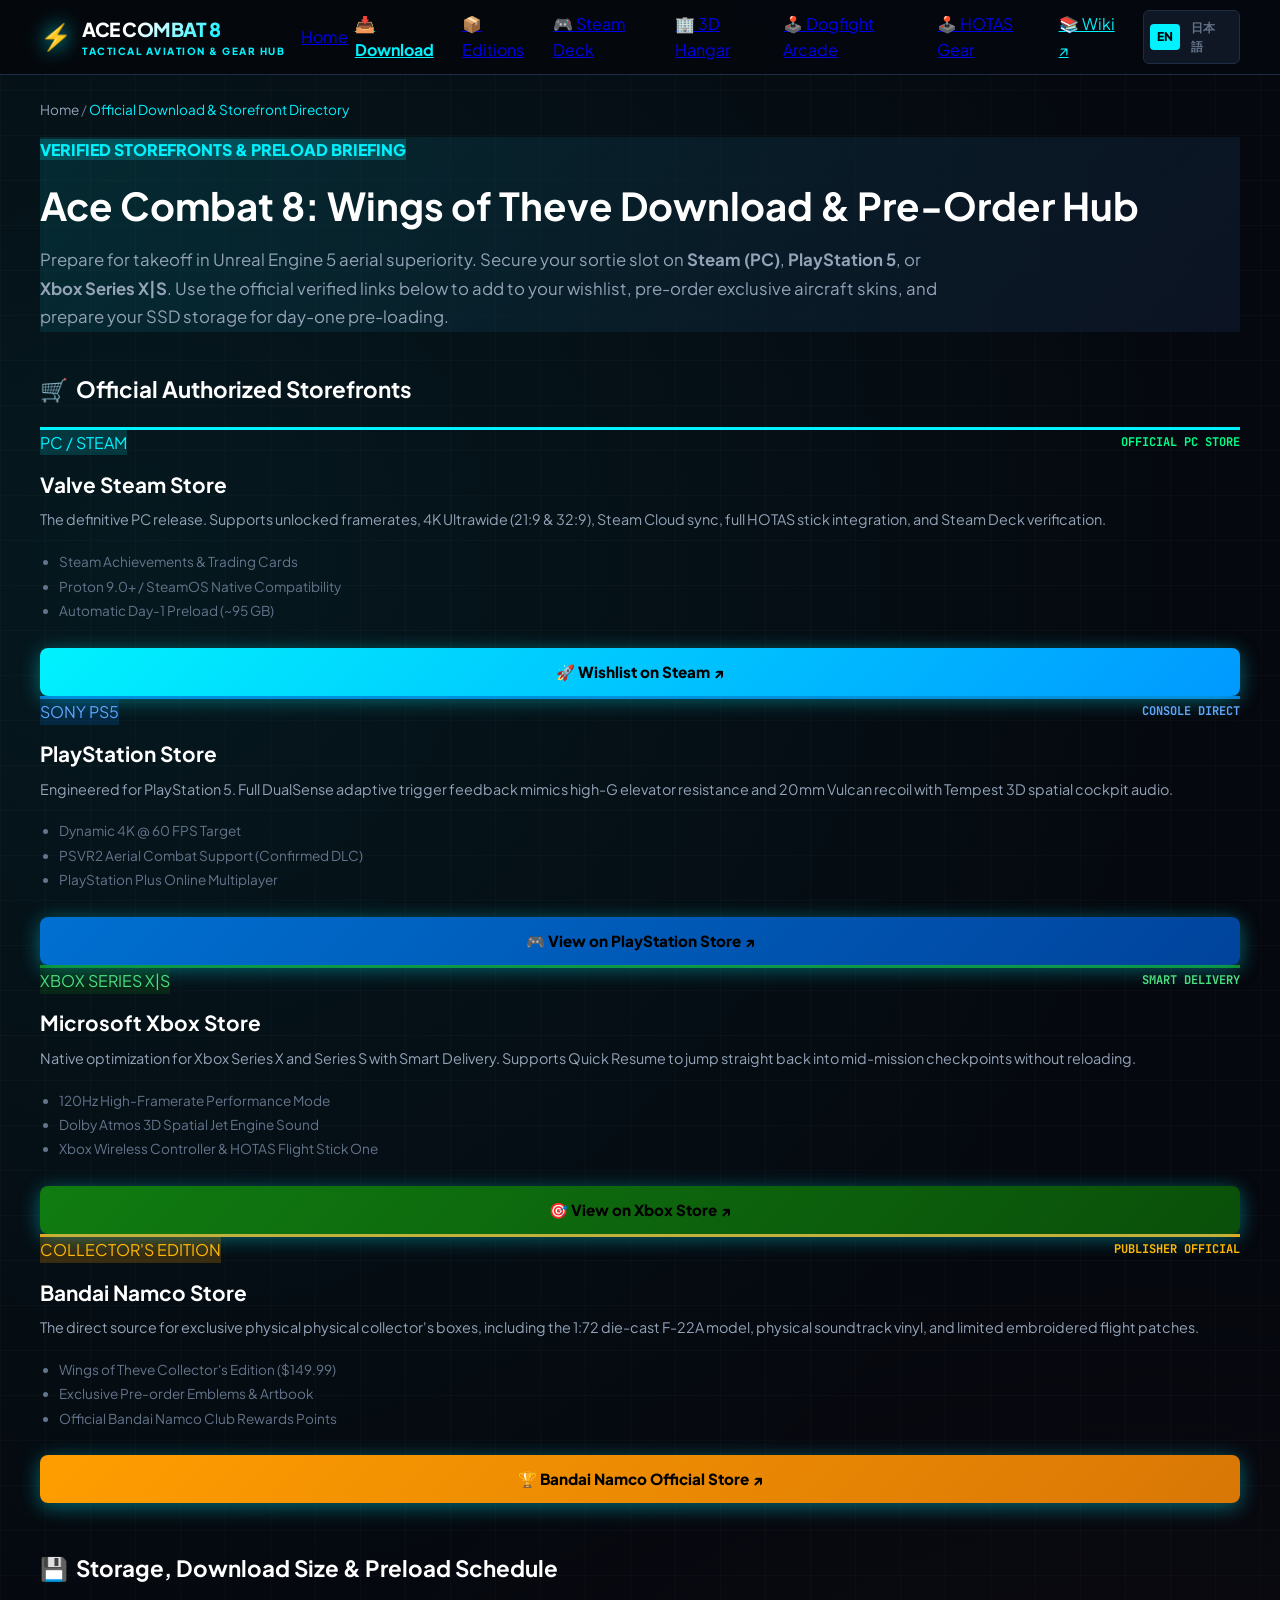
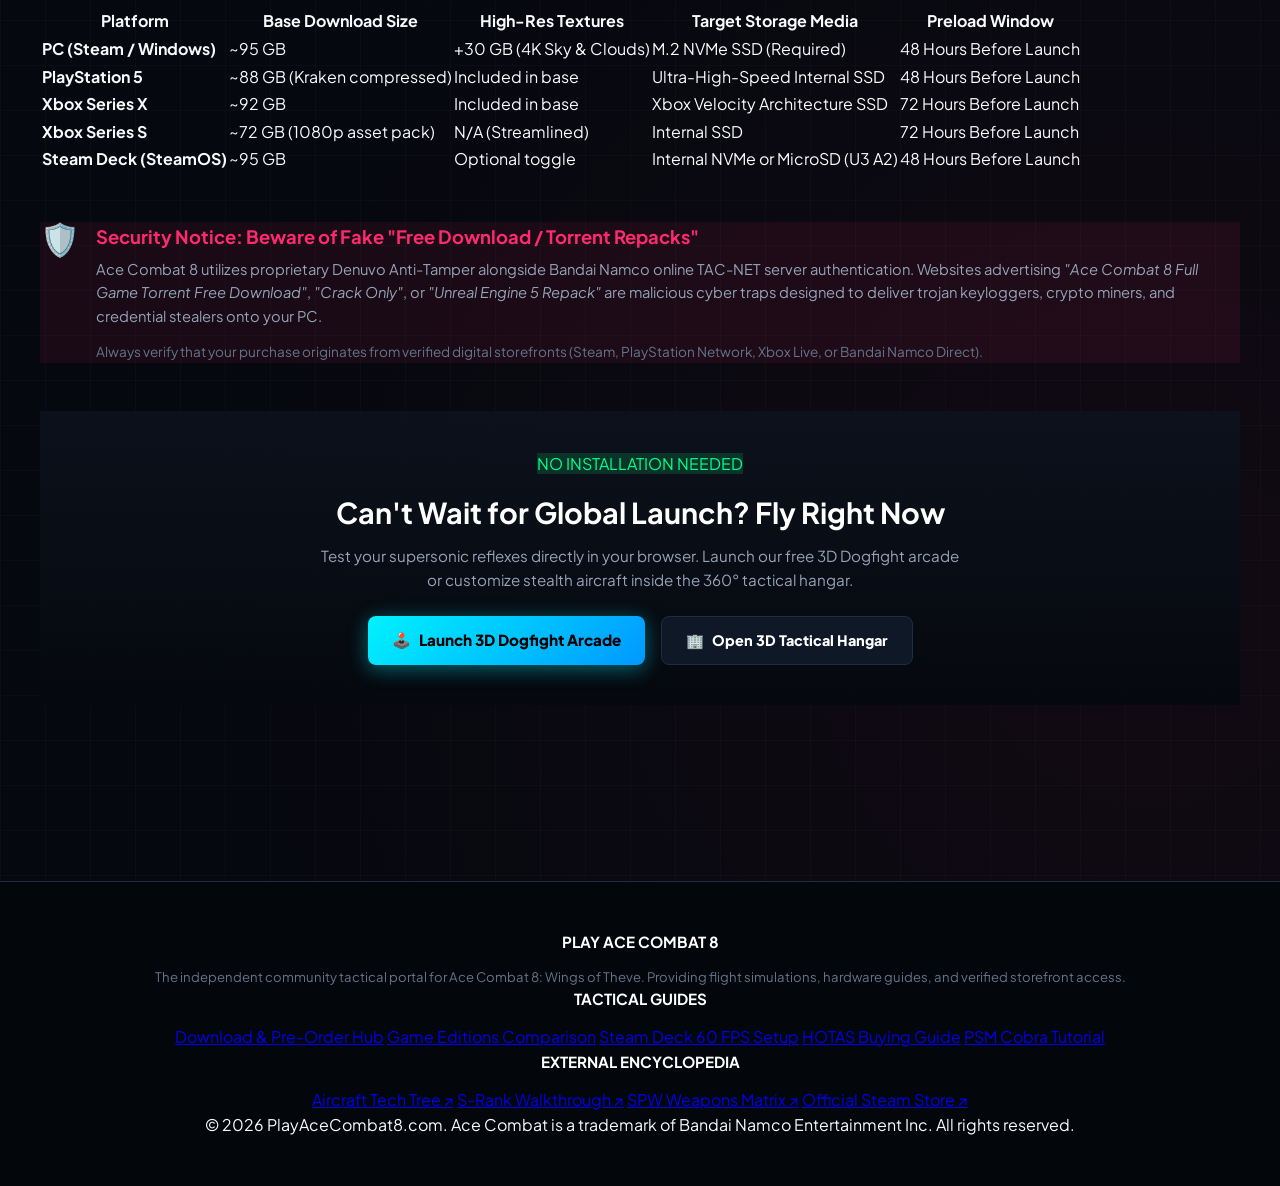
==== download/index.html @ 9df262fb "feat(download): add /download/ hub and official Steam/Bandai Namco storefront links" ====
<!DOCTYPE html>
<html lang="en">
<head>
  <meta charset="UTF-8">
  <meta name="viewport" content="width=device-width, initial-scale=1.0">
  <title>Ace Combat 8 Download & Pre-Order Hub - Steam, PS5, Xbox Series X|S</title>
  <meta name="description" content="Official Ace Combat 8: Wings of Theve download and pre-order directory. Direct links to Steam Wishlist, PlayStation Store, Xbox Series X|S, Bandai Namco Store, and PC storage requirements.">
  <meta name="keywords" content="ace combat 8 download, ace combat 8 steam, ace combat 8 pc download, ace combat 8 pre order, ace combat 8 ps5, ace combat 8 xbox, bandai namco">

  <link rel="canonical" href="https://playacecombat8.com/download/">
  <link rel="alternate" hreflang="en" href="https://playacecombat8.com/download/">
  <link rel="alternate" hreflang="ja" href="https://playacecombat8.com/ja/">

  <!-- Open Graph -->
  <meta property="og:title" content="Ace Combat 8 Download & Pre-Order Hub - Steam, PS5, Xbox">
  <meta property="og:description" content="Verified links to official Ace Combat 8 storefronts on Steam, PlayStation Store, Xbox, and Bandai Namco. Download size, preload dates, and anti-scam advisories.">
  <meta property="og:type" content="article">
  <meta property="og:url" content="https://playacecombat8.com/download/">
  <meta property="og:image" content="https://playacecombat8.com/images/hero.jpg">

  <link rel="icon" href="data:image/svg+xml,<svg xmlns=%22http://www.w3.org/2000/svg%22 viewBox=%220 0 100 100%22><text y=%22.9em%22 font-size=%2290%22>✈️</text></svg>">

  <!-- Google Fonts -->
  <link rel="preconnect" href="https://fonts.googleapis.com">
  <link rel="preconnect" href="https://fonts.gstatic.com" crossorigin>
  <link href="https://fonts.googleapis.com/css2?family=JetBrains+Mono:wght@500;700;800&family=Plus+Jakarta+Sans:wght@400;600;700;800;900&display=swap" rel="stylesheet">

  <link rel="stylesheet" href="/style.css">

  <script type="application/ld+json">
  {
    "@context": "https://schema.org",
    "@graph": [
      {
        "@type": "BreadcrumbList",
        "itemListElement": [
          {
            "@type": "ListItem",
            "position": 1,
            "name": "Home",
            "item": "https://playacecombat8.com/"
          },
          {
            "@type": "ListItem",
            "position": 2,
            "name": "Download & Pre-Order",
            "item": "https://playacecombat8.com/download/"
          }
        ]
      },
      {
        "@type": "SoftwareApplication",
        "name": "Ace Combat 8: Wings of Theve",
        "operatingSystem": "Windows 11/10 64-bit, PlayStation 5, Xbox Series X|S",
        "applicationCategory": "GameApplication",
        "offers": {
          "@type": "Offer",
          "price": "69.99",
          "priceCurrency": "USD",
          "availability": "https://schema.org/PreOrder"
        },
        "publisher": {
          "@type": "Organization",
          "name": "Bandai Namco Entertainment"
        }
      },
      {
        "@type": "FAQPage",
        "mainEntity": [
          {
            "@type": "Question",
            "name": "Where can I safely download Ace Combat 8: Wings of Theve?",
            "acceptedAnswer": {
              "@type": "Answer",
              "text": "Ace Combat 8 is available exclusively through authorized official digital stores: Steam for PC, the PlayStation Store for PlayStation 5, the Xbox Store for Xbox Series X|S, and directly from Bandai Namco Entertainment. Never download from third-party torrent or repack sites."
            }
          },
          {
            "@type": "Question",
            "name": "What is the expected download file size for Ace Combat 8 on PC?",
            "acceptedAnswer": {
              "@type": "Answer",
              "text": "Ace Combat 8 requires approximately 95 GB of available storage on an NVMe SSD for the base game. An optional 4K ultra-high-resolution photogrammetric texture pack adds approximately 30 GB."
            }
          },
          {
            "@type": "Question",
            "name": "Will there be a pre-load period before global release?",
            "acceptedAnswer": {
              "@type": "Answer",
              "text": "Yes. Digital pre-orders on Steam, PlayStation 5, and Xbox Series X|S will have pre-loading enabled 48 hours prior to the official unlock time so players can launch instantly at launch."
            }
          }
        ]
      }
    ]
  }
  </script>
</head>
<body>

  <!-- Header Bar -->
  <header class="site-header">
    <div class="header-content">
      <a href="/" class="brand-logo">
        <span class="brand-icon">⚡</span>
        <div>
          <span class="brand-title">ACE COMBAT 8</span>
          <span class="brand-sub">TACTICAL AVIATION & GEAR HUB</span>
        </div>
      </a>

      <nav class="top-nav" id="siteNav">
        <a href="/">Home</a>
        <a href="/download/" class="active" style="color: var(--hud-cyan); font-weight: 700;">📥 Download</a>
        <a href="/editions/">📦 Editions</a>
        <a href="/steam-deck/">🎮 Steam Deck</a>
        <a href="/hangar/">🏢 3D Hangar</a>
        <a href="/play-online/">🕹️ Dogfight Arcade</a>
        <a href="/hardware/">🕹️ HOTAS Gear</a>
        <a href="https://acecombat8.org/" target="_blank" rel="noopener" style="color: var(--hud-cyan); border-color: rgba(0,242,254,0.3);">📚 Wiki ↗</a>
      </nav>

      <div class="header-right">
        <div class="lang-switch">
          <a href="/download/" class="lang-btn active">EN</a>
          <a href="/ja/" class="lang-btn">日本語</a>
        </div>
        <button class="mobile-menu-toggle" id="menuToggle" aria-label="Toggle Menu">☰</button>
      </div>
    </div>
  </header>

  <!-- Main Content -->
  <main class="main-content">
    <div style="font-size: 0.85rem; color: var(--text-dim); margin-bottom: 1rem;">
      <a href="/" style="color: var(--text-muted); text-decoration: none;">Home</a> / <span style="color: var(--hud-cyan);">Official Download & Storefront Directory</span>
    </div>

    <!-- Hero Card -->
    <div class="gear-card" style="background: linear-gradient(135deg, rgba(0, 242, 254, 0.1), rgba(12, 20, 36, 0.95)); border-color: var(--hud-cyan); margin-bottom: 2.5rem;">
      <span class="spec-tag" style="background: rgba(0, 242, 254, 0.2); color: var(--hud-cyan); font-weight: 800;">VERIFIED STOREFRONTS & PRELOAD BRIEFING</span>
      <h1 style="font-size: clamp(1.6rem, 3.5vw, 2.4rem); margin: 0.8rem 0 0.6rem; color: #fff;">
        Ace Combat 8: Wings of Theve Download & Pre-Order Hub
      </h1>
      <p style="color: var(--text-muted); font-size: 1.05rem; line-height: 1.7; max-width: 900px;">
        Prepare for takeoff in Unreal Engine 5 aerial superiority. Secure your sortie slot on <strong>Steam (PC)</strong>, <strong>PlayStation 5</strong>, or <strong>Xbox Series X|S</strong>. Use the official verified links below to add to your wishlist, pre-order exclusive aircraft skins, and prepare your SSD storage for day-one pre-loading.
      </p>
    </div>

    <!-- Official Storefronts Grid -->
    <section style="margin-bottom: 3rem;">
      <h2 style="font-size: 1.4rem; color: #fff; margin-bottom: 1.2rem; display: flex; align-items: center; gap: 0.5rem;">
        <span>🛒</span> Official Authorized Storefronts
      </h2>

      <div class="specs-grid" style="grid-template-columns: repeat(auto-fit, minmax(280px, 1fr));">
        
        <!-- Steam -->
        <div class="gear-card" style="border-top: 3px solid #00f2fe; display: flex; flex-direction: column; justify-content: space-between;">
          <div>
            <div style="display: flex; justify-content: space-between; align-items: center; margin-bottom: 0.8rem;">
              <span class="spec-tag" style="background: rgba(0,242,254,0.15); color: #00f2fe;">PC / STEAM</span>
              <span style="font-size: 0.75rem; color: var(--hud-green); font-weight: 700; font-family: var(--font-mono);">OFFICIAL PC STORE</span>
            </div>
            <h3 style="color: #fff; font-size: 1.3rem; margin-bottom: 0.5rem;">Valve Steam Store</h3>
            <p style="color: var(--text-muted); font-size: 0.9rem; line-height: 1.5; margin-bottom: 1.2rem;">
              The definitive PC release. Supports unlocked framerates, 4K Ultrawide (21:9 & 32:9), Steam Cloud sync, full HOTAS stick integration, and Steam Deck verification.
            </p>
            <ul style="color: var(--text-dim); font-size: 0.85rem; line-height: 1.8; margin-bottom: 1.5rem; padding-left: 1.2rem;">
              <li>Steam Achievements & Trading Cards</li>
              <li>Proton 9.0+ / SteamOS Native Compatibility</li>
              <li>Automatic Day-1 Preload (~95 GB)</li>
            </ul>
          </div>
          <div>
            <a href="https://store.steampowered.com/search/?term=Ace+Combat" target="_blank" rel="noopener noreferrer" class="btn-primary" style="display: block; text-align: center; text-decoration: none; width: 100%; box-sizing: border-box;">
              <span>🚀</span> Wishlist on Steam ↗
            </a>
          </div>
        </div>

        <!-- PlayStation Store -->
        <div class="gear-card" style="border-top: 3px solid #0070d1; display: flex; flex-direction: column; justify-content: space-between;">
          <div>
            <div style="display: flex; justify-content: space-between; align-items: center; margin-bottom: 0.8rem;">
              <span class="spec-tag" style="background: rgba(0,112,209,0.2); color: #60a5fa;">SONY PS5</span>
              <span style="font-size: 0.75rem; color: #60a5fa; font-weight: 700; font-family: var(--font-mono);">CONSOLE DIRECT</span>
            </div>
            <h3 style="color: #fff; font-size: 1.3rem; margin-bottom: 0.5rem;">PlayStation Store</h3>
            <p style="color: var(--text-muted); font-size: 0.9rem; line-height: 1.5; margin-bottom: 1.2rem;">
              Engineered for PlayStation 5. Full DualSense adaptive trigger feedback mimics high-G elevator resistance and 20mm Vulcan recoil with Tempest 3D spatial cockpit audio.
            </p>
            <ul style="color: var(--text-dim); font-size: 0.85rem; line-height: 1.8; margin-bottom: 1.5rem; padding-left: 1.2rem;">
              <li>Dynamic 4K @ 60 FPS Target</li>
              <li>PSVR2 Aerial Combat Support (Confirmed DLC)</li>
              <li>PlayStation Plus Online Multiplayer</li>
            </ul>
          </div>
          <div>
            <a href="https://store.playstation.com/search/ace%20combat" target="_blank" rel="noopener noreferrer" class="btn-primary" style="display: block; text-align: center; text-decoration: none; width: 100%; box-sizing: border-box; background: linear-gradient(135deg, #0070d1, #00439c);">
              <span>🎮</span> View on PlayStation Store ↗
            </a>
          </div>
        </div>

        <!-- Xbox Store -->
        <div class="gear-card" style="border-top: 3px solid #107c10; display: flex; flex-direction: column; justify-content: space-between;">
          <div>
            <div style="display: flex; justify-content: space-between; align-items: center; margin-bottom: 0.8rem;">
              <span class="spec-tag" style="background: rgba(16,124,16,0.2); color: #4ade80;">XBOX SERIES X|S</span>
              <span style="font-size: 0.75rem; color: #4ade80; font-weight: 700; font-family: var(--font-mono);">SMART DELIVERY</span>
            </div>
            <h3 style="color: #fff; font-size: 1.3rem; margin-bottom: 0.5rem;">Microsoft Xbox Store</h3>
            <p style="color: var(--text-muted); font-size: 0.9rem; line-height: 1.5; margin-bottom: 1.2rem;">
              Native optimization for Xbox Series X and Series S with Smart Delivery. Supports Quick Resume to jump straight back into mid-mission checkpoints without reloading.
            </p>
            <ul style="color: var(--text-dim); font-size: 0.85rem; line-height: 1.8; margin-bottom: 1.5rem; padding-left: 1.2rem;">
              <li>120Hz High-Framerate Performance Mode</li>
              <li>Dolby Atmos 3D Spatial Jet Engine Sound</li>
              <li>Xbox Wireless Controller & HOTAS Flight Stick One</li>
            </ul>
          </div>
          <div>
            <a href="https://www.xbox.com/games/store/search?q=ace+combat" target="_blank" rel="noopener noreferrer" class="btn-primary" style="display: block; text-align: center; text-decoration: none; width: 100%; box-sizing: border-box; background: linear-gradient(135deg, #107c10, #0a4f0a);">
              <span>🎯</span> View on Xbox Store ↗
            </a>
          </div>
        </div>

        <!-- Bandai Namco Official Store -->
        <div class="gear-card" style="border-top: 3px solid #ff9e00; display: flex; flex-direction: column; justify-content: space-between;">
          <div>
            <div style="display: flex; justify-content: space-between; align-items: center; margin-bottom: 0.8rem;">
              <span class="spec-tag" style="background: rgba(255,158,0,0.2); color: #ffb703;">COLLECTOR'S EDITION</span>
              <span style="font-size: 0.75rem; color: #ffb703; font-weight: 700; font-family: var(--font-mono);">PUBLISHER OFFICIAL</span>
            </div>
            <h3 style="color: #fff; font-size: 1.3rem; margin-bottom: 0.5rem;">Bandai Namco Store</h3>
            <p style="color: var(--text-muted); font-size: 0.9rem; line-height: 1.5; margin-bottom: 1.2rem;">
              The direct source for exclusive physical physical collector's boxes, including the 1:72 die-cast F-22A model, physical soundtrack vinyl, and limited embroidered flight patches.
            </p>
            <ul style="color: var(--text-dim); font-size: 0.85rem; line-height: 1.8; margin-bottom: 1.5rem; padding-left: 1.2rem;">
              <li>Wings of Theve Collector's Edition ($149.99)</li>
              <li>Exclusive Pre-order Emblems & Artbook</li>
              <li>Official Bandai Namco Club Rewards Points</li>
            </ul>
          </div>
          <div>
            <a href="https://store.bandainamcoent.com/games/brands/ace-combat/" target="_blank" rel="noopener noreferrer" class="btn-primary" style="display: block; text-align: center; text-decoration: none; width: 100%; box-sizing: border-box; background: linear-gradient(135deg, #ff9e00, #d97706); color: #000;">
              <span>🏆</span> Bandai Namco Official Store ↗
            </a>
          </div>
        </div>

      </div>
    </section>

    <!-- Download & Technical Storage Specs Table -->
    <section style="margin-bottom: 3rem;">
      <h2 style="font-size: 1.4rem; color: #fff; margin-bottom: 1.2rem; display: flex; align-items: center; gap: 0.5rem;">
        <span>💾</span> Storage, Download Size & Preload Schedule
      </h2>

      <div class="table-container">
        <table class="specs-table">
          <thead>
            <tr>
              <th>Platform</th>
              <th>Base Download Size</th>
              <th>High-Res Textures</th>
              <th>Target Storage Media</th>
              <th>Preload Window</th>
            </tr>
          </thead>
          <tbody>
            <tr>
              <td><strong>PC (Steam / Windows)</strong></td>
              <td>~95 GB</td>
              <td>+30 GB (4K Sky & Clouds)</td>
              <td>M.2 NVMe SSD (Required)</td>
              <td>48 Hours Before Launch</td>
            </tr>
            <tr>
              <td><strong>PlayStation 5</strong></td>
              <td>~88 GB (Kraken compressed)</td>
              <td>Included in base</td>
              <td>Ultra-High-Speed Internal SSD</td>
              <td>48 Hours Before Launch</td>
            </tr>
            <tr>
              <td><strong>Xbox Series X</strong></td>
              <td>~92 GB</td>
              <td>Included in base</td>
              <td>Xbox Velocity Architecture SSD</td>
              <td>72 Hours Before Launch</td>
            </tr>
            <tr>
              <td><strong>Xbox Series S</strong></td>
              <td>~72 GB (1080p asset pack)</td>
              <td>N/A (Streamlined)</td>
              <td>Internal SSD</td>
              <td>72 Hours Before Launch</td>
            </tr>
            <tr>
              <td><strong>Steam Deck (SteamOS)</strong></td>
              <td>~95 GB</td>
              <td>Optional toggle</td>
              <td>Internal NVMe or MicroSD (U3 A2)</td>
              <td>48 Hours Before Launch</td>
            </tr>
          </tbody>
        </table>
      </div>
    </section>

    <!-- Anti-Piracy / Security Advisory Warning (EEAT & Trust) -->
    <section class="gear-card" style="background: rgba(255, 42, 109, 0.08); border-color: rgba(255, 42, 109, 0.4); margin-bottom: 3rem;">
      <div style="display: flex; gap: 1rem; align-items: flex-start;">
        <span style="font-size: 2rem; line-height: 1;">🛡️</span>
        <div>
          <h3 style="color: #ff2a6d; font-size: 1.15rem; margin-bottom: 0.4rem;">
            Security Notice: Beware of Fake "Free Download / Torrent Repacks"
          </h3>
          <p style="color: var(--text-muted); font-size: 0.92rem; line-height: 1.6; margin-bottom: 0.8rem;">
            Ace Combat 8 utilizes proprietary Denuvo Anti-Tamper alongside Bandai Namco online TAC-NET server authentication. Websites advertising <em>"Ace Combat 8 Full Game Torrent Free Download"</em>, <em>"Crack Only"</em>, or <em>"Unreal Engine 5 Repack"</em> are malicious cyber traps designed to deliver trojan keyloggers, crypto miners, and credential stealers onto your PC.
          </p>
          <p style="color: var(--text-dim); font-size: 0.85rem;">
            Always verify that your purchase originates from verified digital storefronts (Steam, PlayStation Network, Xbox Live, or Bandai Namco Direct).
          </p>
        </div>
      </div>
    </section>

    <!-- Browser Play Alternative -->
    <section class="gear-card" style="text-align: center; padding: 2.5rem 1.5rem; margin-bottom: 3rem; background: linear-gradient(180deg, rgba(12, 18, 29, 0.9) 0%, rgba(5, 8, 14, 0.95) 100%);">
      <span class="spec-tag" style="background: rgba(0,255,136,0.15); color: var(--hud-green);">NO INSTALLATION NEEDED</span>
      <h2 style="font-size: 1.8rem; color: #fff; margin: 0.8rem 0 0.5rem;">
        Can't Wait for Global Launch? Fly Right Now
      </h2>
      <p style="color: var(--text-muted); max-width: 650px; margin: 0 auto 1.5rem; font-size: 0.95rem;">
        Test your supersonic reflexes directly in your browser. Launch our free 3D Dogfight arcade or customize stealth aircraft inside the 360° tactical hangar.
      </p>
      <div style="display: flex; justify-content: center; gap: 1rem; flex-wrap: wrap;">
        <a href="/play-online/" class="btn-primary" style="padding: 0.75rem 1.5rem;">
          <span>🕹️</span> Launch 3D Dogfight Arcade
        </a>
        <a href="/hangar/" class="btn-secondary" style="padding: 0.75rem 1.5rem;">
          <span>🏢</span> Open 3D Tactical Hangar
        </a>
      </div>
    </section>

  </main>

  <!-- Site Footer -->
  <footer class="site-footer">
    <div class="footer-container">
      <div class="footer-col">
        <h4 style="color: #fff; margin-bottom: 0.8rem; font-size: 0.95rem;">PLAY ACE COMBAT 8</h4>
        <p style="color: var(--text-dim); font-size: 0.82rem; line-height: 1.5;">
          The independent community tactical portal for Ace Combat 8: Wings of Theve. Providing flight simulations, hardware guides, and verified storefront access.
        </p>
      </div>
      <div class="footer-col">
        <h4 style="color: #fff; margin-bottom: 0.8rem; font-size: 0.95rem;">TACTICAL GUIDES</h4>
        <div class="footer-links">
          <a href="/download/">Download & Pre-Order Hub</a>
          <a href="/editions/">Game Editions Comparison</a>
          <a href="/steam-deck/">Steam Deck 60 FPS Setup</a>
          <a href="/hardware/">HOTAS Buying Guide</a>
          <a href="/psm-guide/">PSM Cobra Tutorial</a>
        </div>
      </div>
      <div class="footer-col">
        <h4 style="color: #fff; margin-bottom: 0.8rem; font-size: 0.95rem;">EXTERNAL ENCYCLOPEDIA</h4>
        <div class="footer-links">
          <a href="https://acecombat8.org/aircraft/" target="_blank" rel="noopener">Aircraft Tech Tree ↗</a>
          <a href="https://acecombat8.org/missions/" target="_blank" rel="noopener">S-Rank Walkthrough ↗</a>
          <a href="https://acecombat8.org/weapons/" target="_blank" rel="noopener">SPW Weapons Matrix ↗</a>
          <a href="https://store.steampowered.com/search/?term=Ace+Combat" target="_blank" rel="noopener">Official Steam Store ↗</a>
        </div>
      </div>
    </div>
    <div class="footer-bottom">
      &copy; 2026 PlayAceCombat8.com. Ace Combat is a trademark of Bandai Namco Entertainment Inc. All rights reserved.
    </div>
  </footer>

  <script>
    document.getElementById('menuToggle')?.addEventListener('click', function() {
      document.getElementById('siteNav')?.classList.toggle('active');
    });
  </script>
</body>
</html>
---- style.css ----
﻿/* ==========================================================================
   ACE COMBAT 8: WINGS OF THEVE - Tactical Aviation & Arcade Hub
   ========================================================================== */

:root {
  --bg-darkest: #05080e;
  --bg-card: #0c121d;
  --bg-card-hover: #121c2c;
  --bg-elevated: #162438;
  
  --hud-cyan: #00f2fe;
  --hud-cyan-glow: rgba(0, 242, 254, 0.4);
  --hud-green: #00ff88;
  --hud-green-glow: rgba(0, 255, 136, 0.35);
  --afterburner-amber: #ff9e00;
  --missile-red: #ff2a6d;
  
  --text-primary: #f8fafc;
  --text-muted: #94a3b8;
  --text-dim: #64748b;
  
  --border-color: #1e2d42;
  --border-glow: rgba(0, 242, 254, 0.25);
  
  --font-main: 'Plus Jakarta Sans', -apple-system, BlinkMacSystemFont, "Segoe UI", Roboto, sans-serif;
  --font-mono: 'JetBrains Mono', monospace;
}

*, *::before, *::after {
  box-sizing: border-box;
  margin: 0;
  padding: 0;
}

body {
  font-family: var(--font-main);
  background-color: var(--bg-darkest);
  color: var(--text-primary);
  line-height: 1.6;
  min-height: 100vh;
  background-image: 
    radial-gradient(circle at 10% 20%, rgba(0, 242, 254, 0.07) 0%, transparent 45%),
    radial-gradient(circle at 90% 80%, rgba(255, 42, 109, 0.05) 0%, transparent 40%),
    linear-gradient(rgba(255, 255, 255, 0.02) 1px, transparent 1px),
    linear-gradient(90deg, rgba(255, 255, 255, 0.02) 1px, transparent 1px);
  background-size: 100% 100%, 100% 100%, 45px 45px, 45px 45px;
}

/* Header & Navbar */
.site-header {
  background: rgba(5, 8, 14, 0.92);
  backdrop-filter: blur(14px);
  -webkit-backdrop-filter: blur(14px);
  border-bottom: 1px solid var(--border-color);
  position: sticky;
  top: 0;
  z-index: 1000;
}

.header-content {
  max-width: 1240px;
  margin: 0 auto;
  padding: 0.65rem 1.25rem;
  display: flex;
  justify-content: space-between;
  align-items: center;
  gap: 1rem;
  position: relative;
}

.brand-logo {
  display: flex;
  align-items: center;
  gap: 0.65rem;
  text-decoration: none;
  color: #fff;
  flex-shrink: 0;
}

.brand-icon {
  font-size: 1.6rem;
  filter: drop-shadow(0 0 10px var(--hud-cyan));
}

.brand-title {
  font-size: 1.2rem;
  font-weight: 900;
  letter-spacing: -0.5px;
  background: linear-gradient(135deg, #ffffff 40%, var(--hud-cyan) 100%);
  -webkit-background-clip: text;
  -webkit-text-fill-color: transparent;
}

.brand-sub {
  font-size: 0.62rem;
  font-weight: 800;
  letter-spacing: 1.5px;
  color: var(--hud-cyan);
  display: block;
}

.top-nav {
  display: flex;
  align-items: center;
  gap: 0.4rem;
}

.nav-link {
  color: var(--text-muted);
  text-decoration: none;
  font-size: 0.86rem;
  font-weight: 700;
  padding: 0.4rem 0.85rem;
  border-radius: 6px;
  transition: all 0.2s ease;
  border: 1px solid transparent;
  white-space: nowrap;
}

.nav-link:hover {
  color: #fff;
  background: rgba(255, 255, 255, 0.05);
  border-color: var(--border-color);
}

.nav-link.active {
  color: var(--hud-cyan);
  background: rgba(0, 242, 254, 0.1);
  border-color: var(--hud-cyan);
}

.header-right {
  display: flex;
  align-items: center;
  gap: 0.6rem;
}

.lang-switch {
  display: flex;
  align-items: center;
  gap: 0.25rem;
  background: #0f1724;
  padding: 0.2rem 0.35rem;
  border-radius: 6px;
  border: 1px solid var(--border-color);
  font-size: 0.75rem;
  font-weight: 800;
}

.lang-btn {
  color: var(--text-dim);
  text-decoration: none;
  padding: 0.2rem 0.45rem;
  border-radius: 4px;
}

.lang-btn.active {
  background: var(--hud-cyan);
  color: #000;
}

.mobile-menu-toggle {
  display: none;
  background: #0f1724;
  border: 1px solid var(--border-color);
  color: #fff;
  width: 36px;
  height: 36px;
  border-radius: 6px;
  align-items: center;
  justify-content: center;
  font-size: 1.1rem;
  cursor: pointer;
}

@media (max-width: 820px) {
  .brand-sub { display: none; }
  .mobile-menu-toggle { display: inline-flex; }
  .top-nav {
    display: none;
    position: absolute;
    top: 100%;
    left: 0;
    right: 0;
    background: #070c16f8;
    backdrop-filter: blur(16px);
    -webkit-backdrop-filter: blur(16px);
    border-bottom: 1px solid var(--border-color);
    padding: 1rem 1.25rem;
    flex-direction: column;
    gap: 0.5rem;
    box-shadow: 0 15px 35px rgba(0, 0, 0, 0.8);
    z-index: 999;
  }
  .top-nav.open { display: flex; }
  .top-nav .nav-link {
    width: 100%;
    text-align: center;
    padding: 0.65rem 1rem;
    font-size: 0.95rem;
  }
}

/* Main Content */
.main-content {
  max-width: 1240px;
  margin: 0 auto;
  padding: 1.5rem 1.25rem 4rem 1.25rem;
}

/* Tactical Hero Banner */
.hero-banner {
  position: relative;
  border-radius: 16px;
  overflow: hidden;
  border: 1px solid var(--border-glow);
  box-shadow: 0 15px 40px rgba(0, 0, 0, 0.8), 0 0 30px rgba(0, 242, 254, 0.15);
  margin-bottom: 2.5rem;
  background: #000;
}

.hero-img-wrap {
  position: relative;
  width: 100%;
  height: clamp(340px, 50vh, 520px);
}

.hero-img-wrap img {
  width: 100%;
  height: 100%;
  object-fit: cover;
  object-position: center 35%;
  display: block;
}

.hero-overlay {
  position: absolute;
  inset: 0;
  background: linear-gradient(180deg, rgba(5,8,14,0.2) 0%, rgba(5,8,14,0.7) 60%, rgba(5,8,14,0.98) 100%);
  display: flex;
  flex-direction: column;
  justify-content: flex-end;
  padding: clamp(1.5rem, 4vw, 3rem);
}

.hero-badge {
  display: inline-flex;
  align-items: center;
  gap: 0.4rem;
  background: rgba(0, 242, 254, 0.15);
  border: 1px solid var(--hud-cyan);
  color: var(--hud-cyan);
  font-size: 0.75rem;
  font-weight: 800;
  padding: 0.3rem 0.8rem;
  border-radius: 50px;
  margin-bottom: 0.75rem;
  width: fit-content;
  text-transform: uppercase;
  letter-spacing: 1px;
}

.hero-title {
  font-size: clamp(1.8rem, 4.5vw, 3.2rem);
  font-weight: 900;
  letter-spacing: -0.03em;
  line-height: 1.1;
  color: #fff;
  margin-bottom: 0.75rem;
}

.hero-desc {
  font-size: clamp(0.95rem, 1.8vw, 1.15rem);
  color: var(--text-muted);
  max-width: 800px;
  margin-bottom: 1.5rem;
}

.hero-cta-bar {
  display: flex;
  gap: 0.85rem;
  flex-wrap: wrap;
  align-items: center;
}

/* Buttons */
.btn-primary {
  background: linear-gradient(135deg, var(--hud-cyan) 0%, #0099ff 100%);
  color: #000;
  font-weight: 900;
  font-size: 0.95rem;
  padding: 0.75rem 1.6rem;
  border-radius: 8px;
  text-decoration: none;
  display: inline-flex;
  align-items: center;
  gap: 0.5rem;
  border: none;
  cursor: pointer;
  box-shadow: 0 4px 20px var(--hud-cyan-glow);
  transition: all 0.2s ease;
}

.btn-primary:hover {
  transform: translateY(-2px);
  box-shadow: 0 6px 25px rgba(0, 242, 254, 0.6);
}

.btn-secondary {
  background: #0f1826;
  color: #fff;
  font-weight: 800;
  font-size: 0.9rem;
  padding: 0.75rem 1.35rem;
  border-radius: 8px;
  text-decoration: none;
  display: inline-flex;
  align-items: center;
  gap: 0.5rem;
  border: 1px solid var(--border-color);
  cursor: pointer;
  transition: all 0.2s ease;
}

.btn-secondary:hover {
  border-color: var(--hud-cyan);
  background: #152236;
}

/* Feature Grid Cards */
.section-header {
  display: flex;
  justify-content: space-between;
  align-items: flex-end;
  margin-bottom: 1.5rem;
  flex-wrap: wrap;
  gap: 0.75rem;
}

.section-title {
  font-size: clamp(1.4rem, 2.5vw, 1.85rem);
  font-weight: 900;
  color: #fff;
  display: flex;
  align-items: center;
  gap: 0.6rem;
}

.section-sub {
  color: var(--text-muted);
  font-size: 0.92rem;
  margin-top: 0.25rem;
}

.grid-3 {
  display: grid;
  grid-template-columns: repeat(auto-fit, minmax(320px, 1fr));
  gap: 1.5rem;
  margin-bottom: 3rem;
}

.tactical-card {
  background: var(--bg-card);
  border: 1px solid var(--border-color);
  border-radius: 12px;
  padding: 1.5rem;
  transition: all 0.2s ease;
  position: relative;
  overflow: hidden;
}

.tactical-card:hover {
  border-color: var(--hud-cyan);
  background: var(--bg-card-hover);
  transform: translateY(-3px);
  box-shadow: 0 10px 30px rgba(0,0,0,0.5);
}

.card-tag {
  font-size: 0.72rem;
  font-weight: 800;
  color: var(--hud-green);
  text-transform: uppercase;
  letter-spacing: 1px;
  margin-bottom: 0.5rem;
  display: block;
}

.tactical-card h3 {
  font-size: 1.25rem;
  font-weight: 800;
  color: #fff;
  margin-bottom: 0.5rem;
}

.tactical-card p {
  font-size: 0.88rem;
  color: var(--text-muted);
  margin-bottom: 1.25rem;
}

/* Cross-Link Network Banner (Connecting with acecombat8.org) */
.synergy-box {
  background: linear-gradient(135deg, rgba(0, 242, 254, 0.08), rgba(255, 42, 109, 0.08));
  border: 1px solid var(--border-glow);
  border-radius: 14px;
  padding: 1.75rem;
  margin-bottom: 3rem;
  display: flex;
  justify-content: space-between;
  align-items: center;
  flex-wrap: wrap;
  gap: 1.25rem;
}

.synergy-text h4 {
  font-size: 1.2rem;
  font-weight: 900;
  color: #fff;
  margin-bottom: 0.35rem;
}

.synergy-text p {
  font-size: 0.88rem;
  color: var(--text-muted);
}

/* 3D Dogfight Arcade Container */
.dogfight-game-wrapper {
  position: relative;
  width: 100%;
  height: clamp(520px, 78vh, 720px);
  background: #020408;
  border-radius: 14px;
  overflow: hidden;
  border: 1px solid var(--hud-cyan-glow);
  box-shadow: 0 15px 40px rgba(0,0,0,0.8), 0 0 25px rgba(0, 242, 254, 0.2);
  margin-bottom: 1rem;
}

#dogfightCanvas {
  width: 100%;
  height: 100%;
  display: block;
  touch-action: none;
  cursor: crosshair;
}

/* HUD Overlay on 3D Game */
.game-hud-overlay {
  position: absolute;
  inset: 0;
  pointer-events: none;
  display: flex;
  flex-direction: column;
  justify-content: space-between;
  padding: 1rem;
  font-family: var(--font-mono);
}

.hud-top-bar {
  display: flex;
  justify-content: space-between;
  align-items: flex-start;
}

.hud-radar-box {
  background: rgba(5, 8, 14, 0.8);
  border: 1px solid var(--hud-green);
  border-radius: 8px;
  padding: 0.5rem 0.85rem;
  font-size: 0.8rem;
  color: var(--hud-green);
  box-shadow: 0 0 10px var(--hud-green-glow);
}

.hud-score-box {
  background: rgba(5, 8, 14, 0.8);
  border: 1px solid var(--hud-cyan);
  border-radius: 8px;
  padding: 0.5rem 0.85rem;
  font-size: 0.85rem;
  color: var(--hud-cyan);
  text-align: right;
  box-shadow: 0 0 10px var(--hud-cyan-glow);
}

.hud-center-crosshair {
  position: absolute;
  top: 50%;
  left: 50%;
  transform: translate(-50%, -50%);
  width: 120px;
  height: 120px;
  border: 1px dashed rgba(0, 242, 254, 0.5);
  border-radius: 50%;
  display: flex;
  align-items: center;
  justify-content: center;
  pointer-events: none;
}

.crosshair-center-dot {
  width: 6px;
  height: 6px;
  background: var(--hud-cyan);
  border-radius: 50%;
  box-shadow: 0 0 8px var(--hud-cyan);
}

.hud-lock-warning {
  position: absolute;
  top: 60%;
  left: 50%;
  transform: translate(-50%, -50%);
  color: var(--missile-red);
  font-weight: 900;
  font-size: 0.95rem;
  letter-spacing: 2px;
  animation: pulseLock 0.6s infinite alternate;
}

@keyframes pulseLock {
  from { opacity: 0.3; }
  to { opacity: 1; transform: translate(-50%, -50%) scale(1.1); }
}

/* Mobile Virtual Flight Controls */
.mobile-flight-controls {
  position: absolute;
  bottom: 1rem;
  left: 1rem;
  right: 1rem;
  display: flex;
  justify-content: space-between;
  align-items: flex-end;
  pointer-events: none;
}

.touch-stick-area {
  width: 120px;
  height: 120px;
  border-radius: 50%;
  background: rgba(0, 242, 254, 0.12);
  border: 2px solid var(--hud-cyan);
  pointer-events: auto;
  touch-action: none;
  position: relative;
}

.touch-stick-thumb {
  width: 44px;
  height: 44px;
  border-radius: 50%;
  background: var(--hud-cyan);
  position: absolute;
  top: 50%;
  left: 50%;
  transform: translate(-50%, -50%);
  box-shadow: 0 0 15px var(--hud-cyan);
}

.touch-action-buttons {
  display: flex;
  flex-direction: column;
  gap: 0.75rem;
  pointer-events: auto;
}

.btn-flight-touch {
  width: 58px;
  height: 58px;
  border-radius: 50%;
  border: 2px solid #fff;
  color: #fff;
  font-weight: 900;
  font-size: 0.8rem;
  cursor: pointer;
  touch-action: none;
  display: flex;
  align-items: center;
  justify-content: center;
  box-shadow: 0 4px 15px rgba(0,0,0,0.6);
  user-select: none;
}

.btn-flight-touch.btn-missile {
  background: rgba(255, 42, 109, 0.8);
  border-color: var(--missile-red);
}

.btn-flight-touch.btn-gun {
  background: rgba(0, 242, 254, 0.8);
  border-color: var(--hud-cyan);
  color: #000;
}

.btn-flight-touch.btn-afterburner {
  background: rgba(255, 158, 0, 0.8);
  border-color: var(--afterburner-amber);
}

/* Footer */
.site-footer {
  border-top: 1px solid var(--border-color);
  background: #03060a;
  padding: 3rem 1.5rem;
  text-align: center;
  margin-top: 4rem;
}

.footer-content {
  max-width: 900px;
  margin: 0 auto;
}

.disclaimer-text {
  font-size: 0.75rem;
  color: var(--text-dim);
  margin-bottom: 0.5rem;
}

.copyright-sub {
  font-size: 0.82rem;
  color: var(--text-muted);
}
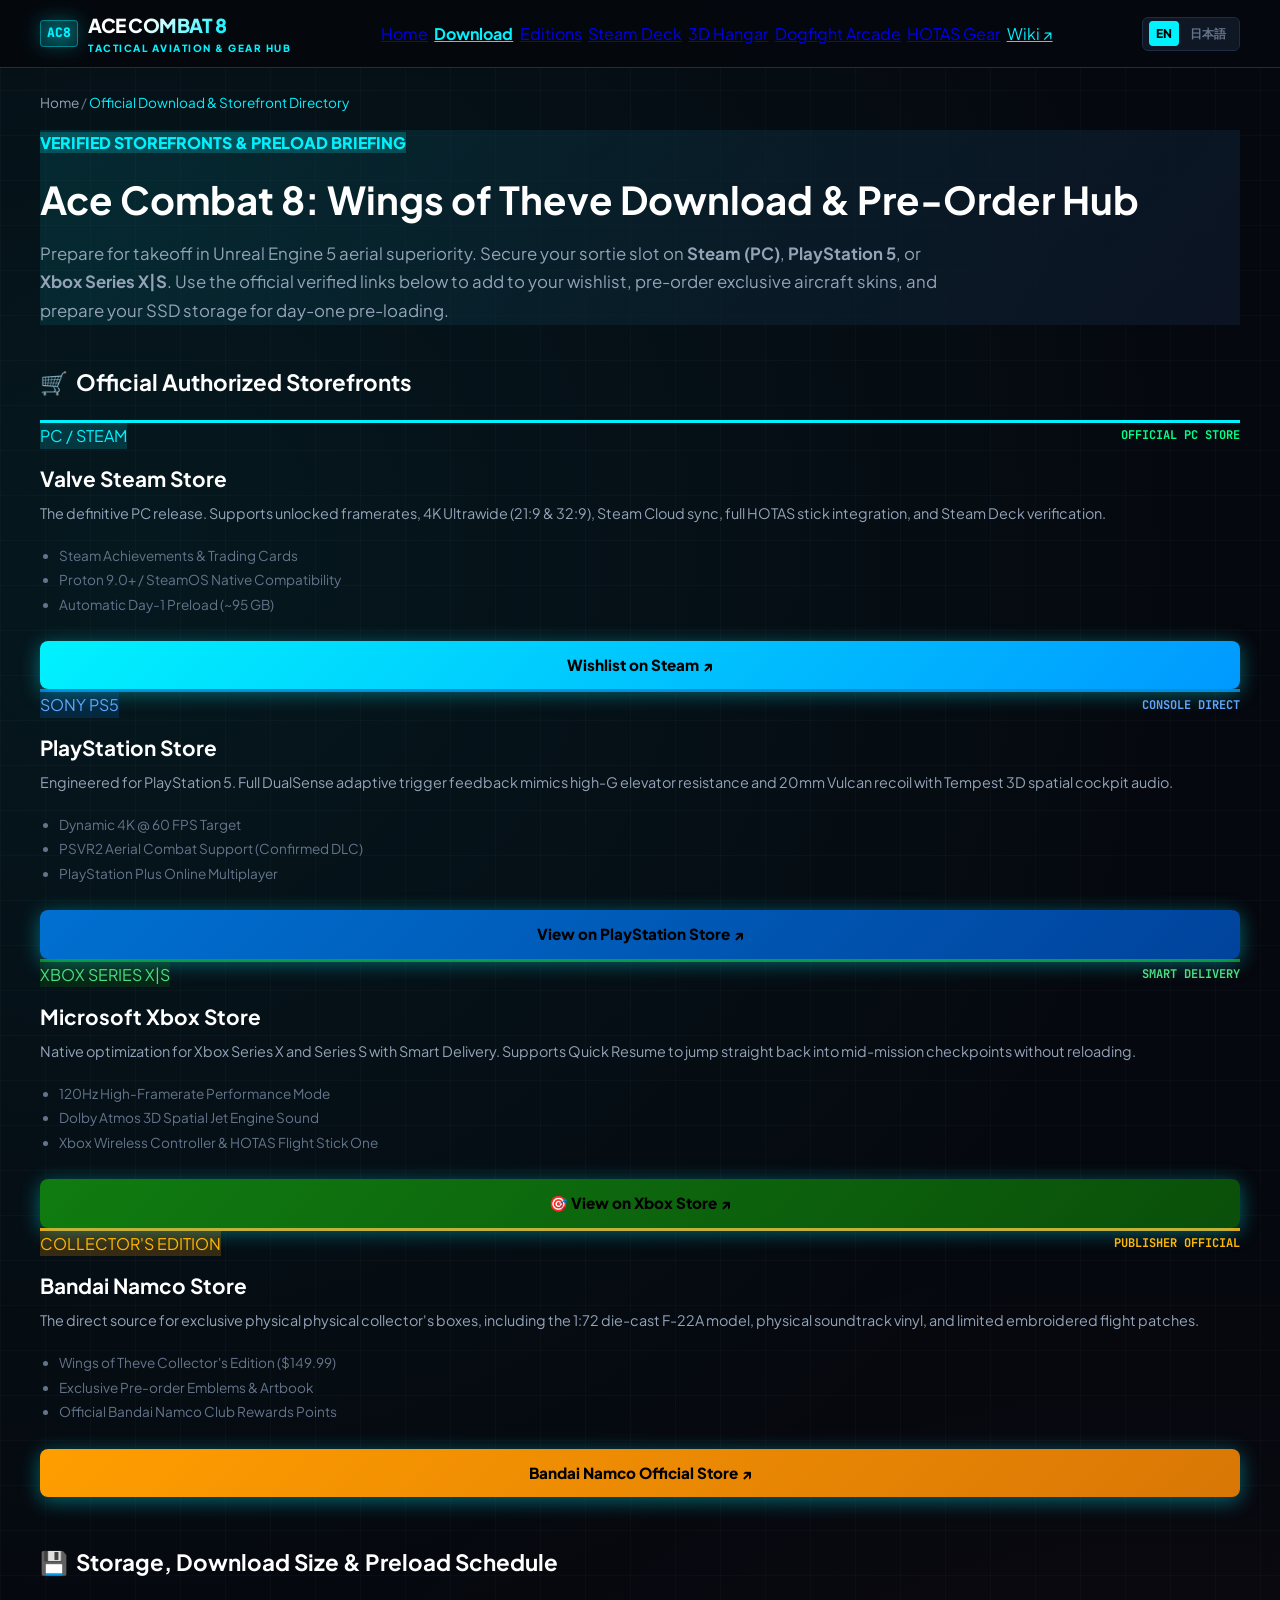
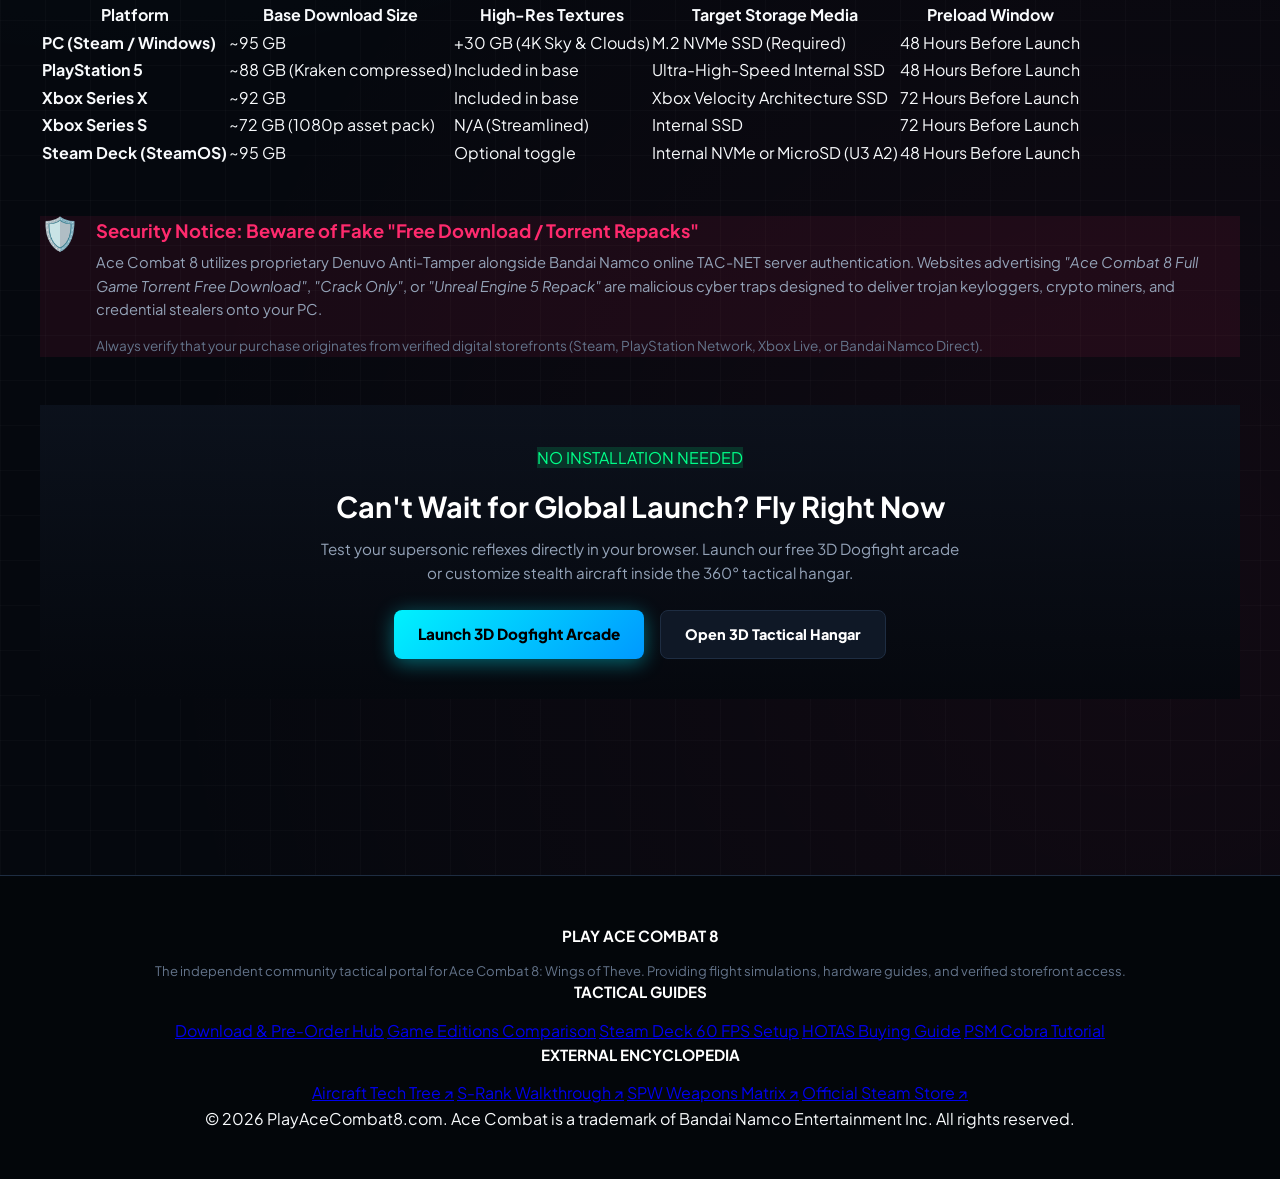
==== commit ac547277: "style: remove childish emojis and upgrade to sleek tactical HUD flight styling" ====
--- a/download/index.html
+++ b/download/index.html
@@ -18,7 +18,7 @@
   <meta property="og:url" content="https://playacecombat8.com/download/">
   <meta property="og:image" content="https://playacecombat8.com/images/hero.jpg">
 
-  <link rel="icon" href="data:image/svg+xml,<svg xmlns=%22http://www.w3.org/2000/svg%22 viewBox=%220 0 100 100%22><text y=%22.9em%22 font-size=%2290%22>✈️</text></svg>">
+  <link rel="icon" href="data:image/svg+xml,<svg xmlns=%22http://www.w3.org/2000/svg%22 viewBox=%220 0 100 100%22><text y=%22.9em%22 font-size=%2290%22></text></svg>">
 
   <!-- Google Fonts -->
   <link rel="preconnect" href="https://fonts.googleapis.com">
@@ -103,7 +103,7 @@
   <header class="site-header">
     <div class="header-content">
       <a href="/" class="brand-logo">
-        <span class="brand-icon">⚡</span>
+        <span class="brand-icon" style="font-family: var(--font-mono); font-weight: 900; font-size: 13px; background: rgba(0,242,254,0.12); border: 1px solid rgba(0,242,254,0.4); border-radius: 4px; padding: 2px 6px; color: var(--hud-cyan);">AC8</span>
         <div>
           <span class="brand-title">ACE COMBAT 8</span>
           <span class="brand-sub">TACTICAL AVIATION & GEAR HUB</span>
@@ -112,13 +112,13 @@
 
       <nav class="top-nav" id="siteNav">
         <a href="/">Home</a>
-        <a href="/download/" class="active" style="color: var(--hud-cyan); font-weight: 700;">📥 Download</a>
-        <a href="/editions/">📦 Editions</a>
-        <a href="/steam-deck/">🎮 Steam Deck</a>
-        <a href="/hangar/">🏢 3D Hangar</a>
-        <a href="/play-online/">🕹️ Dogfight Arcade</a>
-        <a href="/hardware/">🕹️ HOTAS Gear</a>
-        <a href="https://acecombat8.org/" target="_blank" rel="noopener" style="color: var(--hud-cyan); border-color: rgba(0,242,254,0.3);">📚 Wiki ↗</a>
+        <a href="/download/" class="active" style="color: var(--hud-cyan); font-weight: 700;">Download</a>
+        <a href="/editions/">Editions</a>
+        <a href="/steam-deck/">Steam Deck</a>
+        <a href="/hangar/">3D Hangar</a>
+        <a href="/play-online/">Dogfight Arcade</a>
+        <a href="/hardware/">HOTAS Gear</a>
+        <a href="https://acecombat8.org/" target="_blank" rel="noopener" style="color: var(--hud-cyan); border-color: rgba(0,242,254,0.3);">Wiki ↗</a>
       </nav>
 
       <div class="header-right">
@@ -175,7 +175,7 @@
           </div>
           <div>
             <a href="https://store.steampowered.com/search/?term=Ace+Combat" target="_blank" rel="noopener noreferrer" class="btn-primary" style="display: block; text-align: center; text-decoration: none; width: 100%; box-sizing: border-box;">
-              <span>🚀</span> Wishlist on Steam ↗
+              Wishlist on Steam ↗
             </a>
           </div>
         </div>
@@ -199,7 +199,7 @@
           </div>
           <div>
             <a href="https://store.playstation.com/search/ace%20combat" target="_blank" rel="noopener noreferrer" class="btn-primary" style="display: block; text-align: center; text-decoration: none; width: 100%; box-sizing: border-box; background: linear-gradient(135deg, #0070d1, #00439c);">
-              <span>🎮</span> View on PlayStation Store ↗
+              View on PlayStation Store ↗
             </a>
           </div>
         </div>
@@ -247,7 +247,7 @@
           </div>
           <div>
             <a href="https://store.bandainamcoent.com/games/brands/ace-combat/" target="_blank" rel="noopener noreferrer" class="btn-primary" style="display: block; text-align: center; text-decoration: none; width: 100%; box-sizing: border-box; background: linear-gradient(135deg, #ff9e00, #d97706); color: #000;">
-              <span>🏆</span> Bandai Namco Official Store ↗
+              Bandai Namco Official Store ↗
             </a>
           </div>
         </div>
@@ -342,10 +342,10 @@
       </p>
       <div style="display: flex; justify-content: center; gap: 1rem; flex-wrap: wrap;">
         <a href="/play-online/" class="btn-primary" style="padding: 0.75rem 1.5rem;">
-          <span>🕹️</span> Launch 3D Dogfight Arcade
+          Launch 3D Dogfight Arcade
         </a>
         <a href="/hangar/" class="btn-secondary" style="padding: 0.75rem 1.5rem;">
-          <span>🏢</span> Open 3D Tactical Hangar
+          Open 3D Tactical Hangar
         </a>
       </div>
     </section>
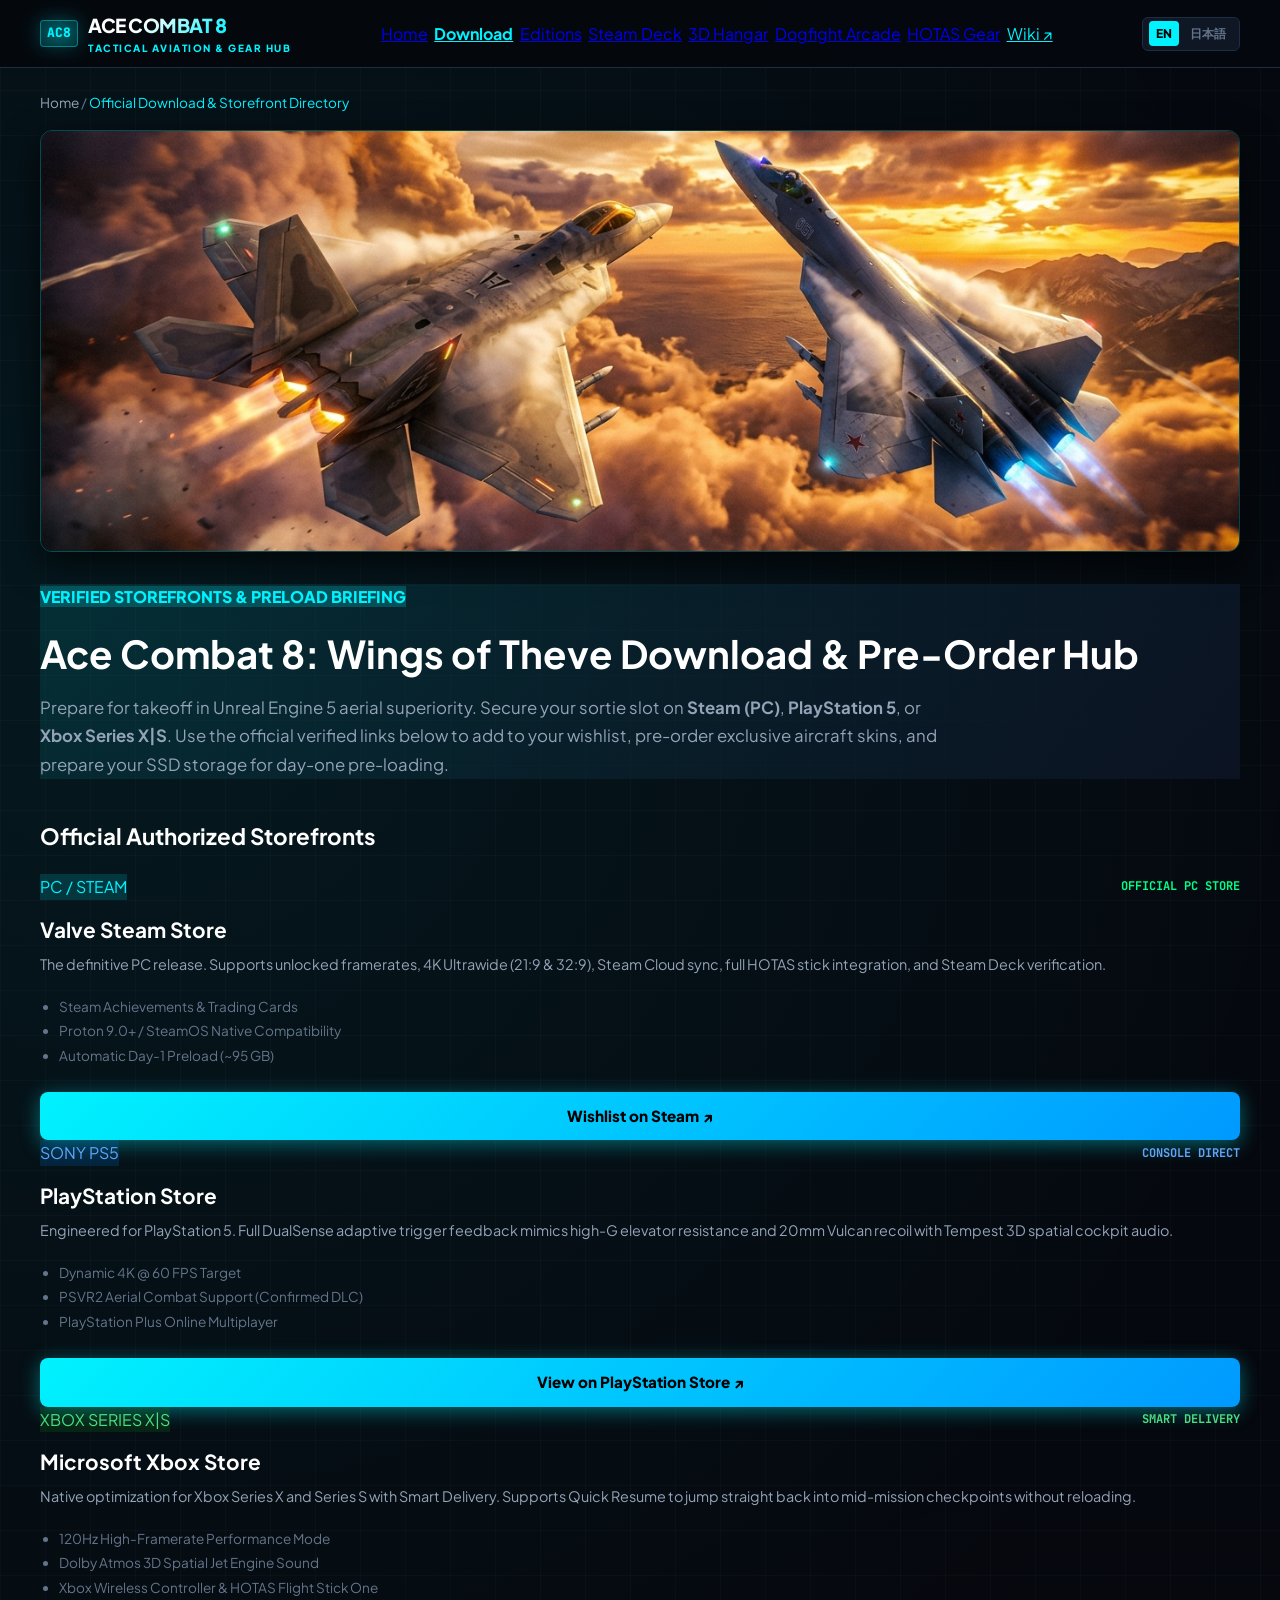
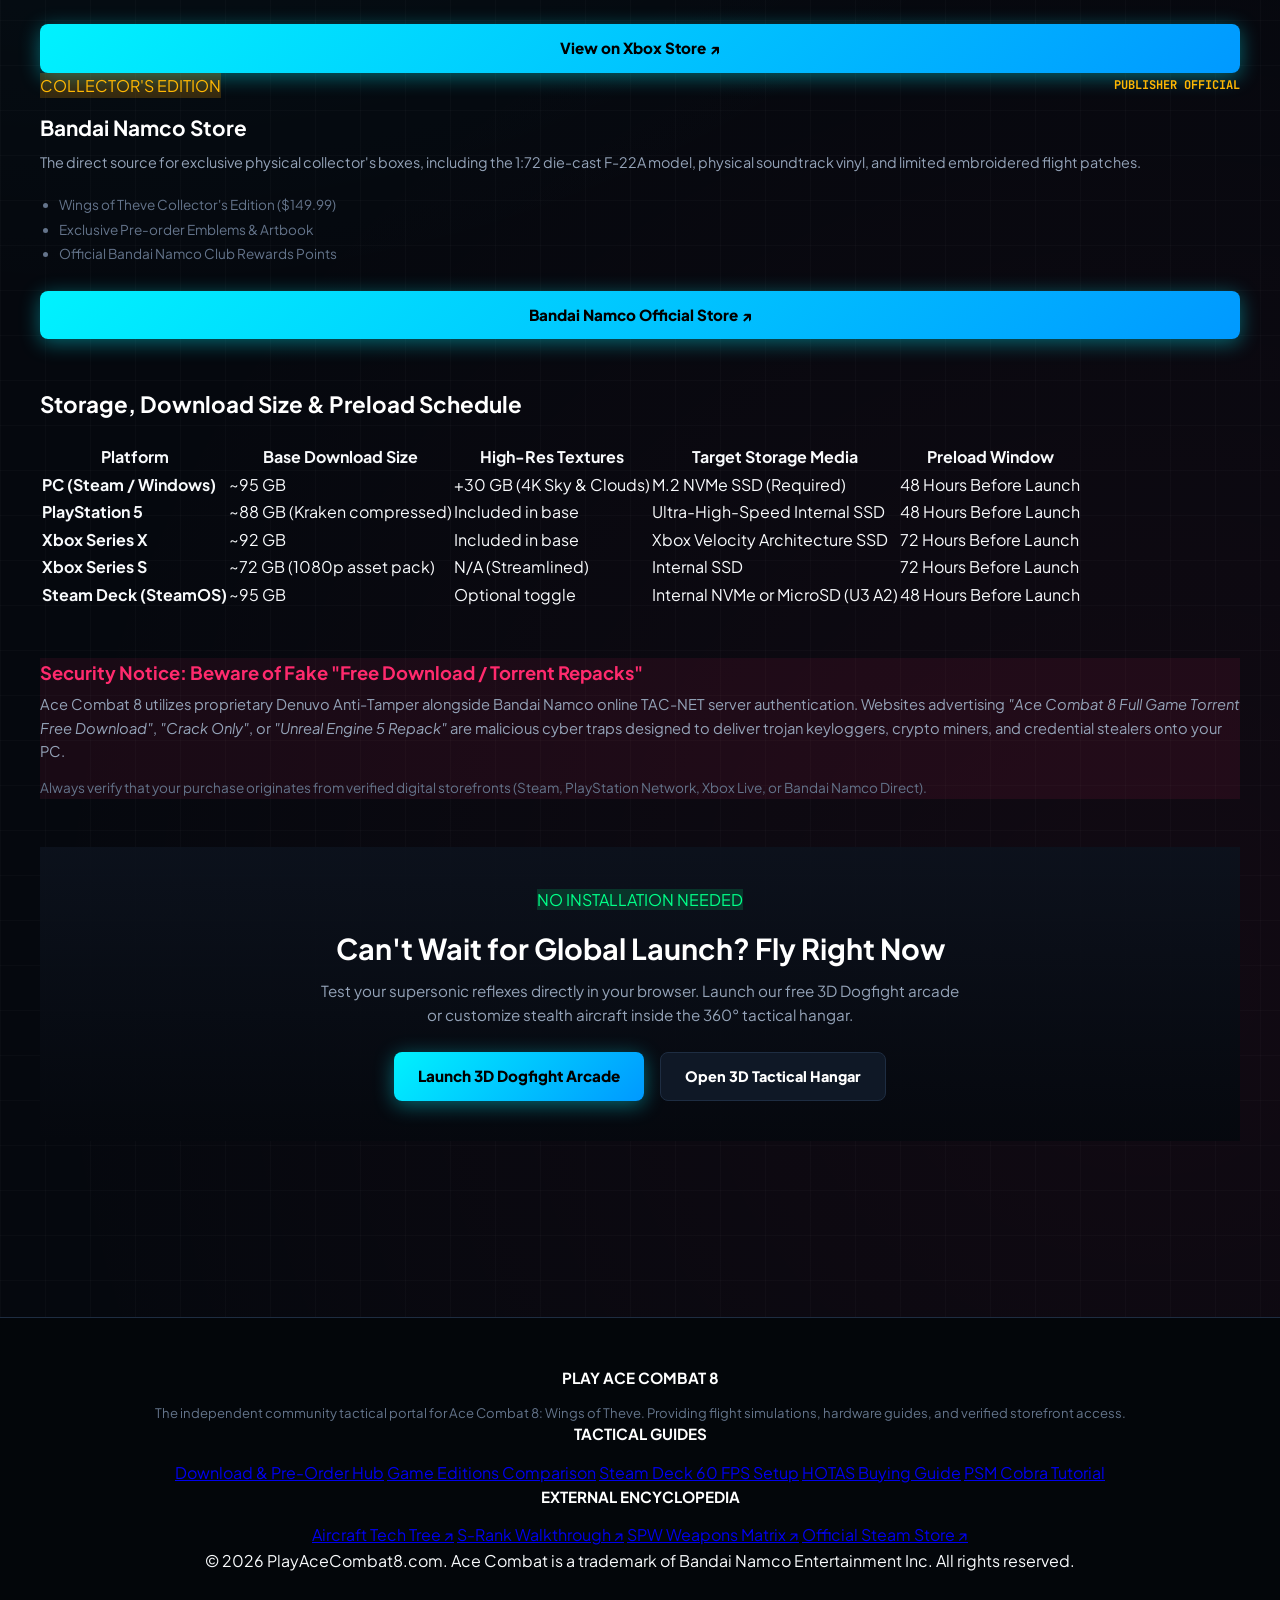
==== commit f53c9e6c: "style: complete visual imagery upgrades, eliminate all emojis and SaaS borders" ====
--- a/download/index.html
+++ b/download/index.html
@@ -137,6 +137,11 @@
       <a href="/" style="color: var(--text-muted); text-decoration: none;">Home</a> / <span style="color: var(--hud-cyan);">Official Download & Storefront Directory</span>
     </div>
 
+    <!-- Hero Visual Banner & Card -->
+    <div style="border-radius: 12px; overflow: hidden; border: 1px solid var(--border-glow); box-shadow: 0 12px 35px rgba(0,0,0,0.7); margin-bottom: 2rem;">
+      <img src="/images/dogfight.jpg" alt="Ace Combat 8 Aerial Combat Pre-Order Briefing" width="1240" height="600" style="width: 100%; height: auto; max-height: 420px; object-fit: cover; display: block;">
+    </div>
+
     <!-- Hero Card -->
     <div class="gear-card" style="background: linear-gradient(135deg, rgba(0, 242, 254, 0.1), rgba(12, 20, 36, 0.95)); border-color: var(--hud-cyan); margin-bottom: 2.5rem;">
       <span class="spec-tag" style="background: rgba(0, 242, 254, 0.2); color: var(--hud-cyan); font-weight: 800;">VERIFIED STOREFRONTS & PRELOAD BRIEFING</span>
@@ -151,13 +156,13 @@
     <!-- Official Storefronts Grid -->
     <section style="margin-bottom: 3rem;">
       <h2 style="font-size: 1.4rem; color: #fff; margin-bottom: 1.2rem; display: flex; align-items: center; gap: 0.5rem;">
-        <span>🛒</span> Official Authorized Storefronts
+        Official Authorized Storefronts
       </h2>
 
       <div class="specs-grid" style="grid-template-columns: repeat(auto-fit, minmax(280px, 1fr));">
         
         <!-- Steam -->
-        <div class="gear-card" style="border-top: 3px solid #00f2fe; display: flex; flex-direction: column; justify-content: space-between;">
+        <div class="gear-card" style="display: flex; flex-direction: column; justify-content: space-between;">
           <div>
             <div style="display: flex; justify-content: space-between; align-items: center; margin-bottom: 0.8rem;">
               <span class="spec-tag" style="background: rgba(0,242,254,0.15); color: #00f2fe;">PC / STEAM</span>
@@ -181,7 +186,7 @@
         </div>
 
         <!-- PlayStation Store -->
-        <div class="gear-card" style="border-top: 3px solid #0070d1; display: flex; flex-direction: column; justify-content: space-between;">
+        <div class="gear-card" style="display: flex; flex-direction: column; justify-content: space-between;">
           <div>
             <div style="display: flex; justify-content: space-between; align-items: center; margin-bottom: 0.8rem;">
               <span class="spec-tag" style="background: rgba(0,112,209,0.2); color: #60a5fa;">SONY PS5</span>
@@ -198,14 +203,14 @@
             </ul>
           </div>
           <div>
-            <a href="https://store.playstation.com/search/ace%20combat" target="_blank" rel="noopener noreferrer" class="btn-primary" style="display: block; text-align: center; text-decoration: none; width: 100%; box-sizing: border-box; background: linear-gradient(135deg, #0070d1, #00439c);">
+            <a href="https://store.playstation.com/search/ace%20combat" target="_blank" rel="noopener noreferrer" class="btn-primary" style="display: block; text-align: center; text-decoration: none; width: 100%; box-sizing: border-box;">
               View on PlayStation Store ↗
             </a>
           </div>
         </div>
 
         <!-- Xbox Store -->
-        <div class="gear-card" style="border-top: 3px solid #107c10; display: flex; flex-direction: column; justify-content: space-between;">
+        <div class="gear-card" style="display: flex; flex-direction: column; justify-content: space-between;">
           <div>
             <div style="display: flex; justify-content: space-between; align-items: center; margin-bottom: 0.8rem;">
               <span class="spec-tag" style="background: rgba(16,124,16,0.2); color: #4ade80;">XBOX SERIES X|S</span>
@@ -222,14 +227,14 @@
             </ul>
           </div>
           <div>
-            <a href="https://www.xbox.com/games/store/search?q=ace+combat" target="_blank" rel="noopener noreferrer" class="btn-primary" style="display: block; text-align: center; text-decoration: none; width: 100%; box-sizing: border-box; background: linear-gradient(135deg, #107c10, #0a4f0a);">
-              <span>🎯</span> View on Xbox Store ↗
+            <a href="https://www.xbox.com/games/store/search?q=ace+combat" target="_blank" rel="noopener noreferrer" class="btn-primary" style="display: block; text-align: center; text-decoration: none; width: 100%; box-sizing: border-box;">
+              View on Xbox Store ↗
             </a>
           </div>
         </div>
 
         <!-- Bandai Namco Official Store -->
-        <div class="gear-card" style="border-top: 3px solid #ff9e00; display: flex; flex-direction: column; justify-content: space-between;">
+        <div class="gear-card" style="display: flex; flex-direction: column; justify-content: space-between;">
           <div>
             <div style="display: flex; justify-content: space-between; align-items: center; margin-bottom: 0.8rem;">
               <span class="spec-tag" style="background: rgba(255,158,0,0.2); color: #ffb703;">COLLECTOR'S EDITION</span>
@@ -237,7 +242,7 @@
             </div>
             <h3 style="color: #fff; font-size: 1.3rem; margin-bottom: 0.5rem;">Bandai Namco Store</h3>
             <p style="color: var(--text-muted); font-size: 0.9rem; line-height: 1.5; margin-bottom: 1.2rem;">
-              The direct source for exclusive physical physical collector's boxes, including the 1:72 die-cast F-22A model, physical soundtrack vinyl, and limited embroidered flight patches.
+              The direct source for exclusive physical collector's boxes, including the 1:72 die-cast F-22A model, physical soundtrack vinyl, and limited embroidered flight patches.
             </p>
             <ul style="color: var(--text-dim); font-size: 0.85rem; line-height: 1.8; margin-bottom: 1.5rem; padding-left: 1.2rem;">
               <li>Wings of Theve Collector's Edition ($149.99)</li>
@@ -246,7 +251,7 @@
             </ul>
           </div>
           <div>
-            <a href="https://store.bandainamcoent.com/games/brands/ace-combat/" target="_blank" rel="noopener noreferrer" class="btn-primary" style="display: block; text-align: center; text-decoration: none; width: 100%; box-sizing: border-box; background: linear-gradient(135deg, #ff9e00, #d97706); color: #000;">
+            <a href="https://store.bandainamcoent.com/games/brands/ace-combat/" target="_blank" rel="noopener noreferrer" class="btn-primary" style="display: block; text-align: center; text-decoration: none; width: 100%; box-sizing: border-box;">
               Bandai Namco Official Store ↗
             </a>
           </div>
@@ -258,7 +263,7 @@
     <!-- Download & Technical Storage Specs Table -->
     <section style="margin-bottom: 3rem;">
       <h2 style="font-size: 1.4rem; color: #fff; margin-bottom: 1.2rem; display: flex; align-items: center; gap: 0.5rem;">
-        <span>💾</span> Storage, Download Size & Preload Schedule
+        Storage, Download Size & Preload Schedule
       </h2>
 
       <div class="table-container">
@@ -315,12 +320,10 @@
 
     <!-- Anti-Piracy / Security Advisory Warning (EEAT & Trust) -->
     <section class="gear-card" style="background: rgba(255, 42, 109, 0.08); border-color: rgba(255, 42, 109, 0.4); margin-bottom: 3rem;">
-      <div style="display: flex; gap: 1rem; align-items: flex-start;">
-        <span style="font-size: 2rem; line-height: 1;">🛡️</span>
-        <div>
-          <h3 style="color: #ff2a6d; font-size: 1.15rem; margin-bottom: 0.4rem;">
-            Security Notice: Beware of Fake "Free Download / Torrent Repacks"
-          </h3>
+      <div>
+        <h3 style="color: #ff2a6d; font-size: 1.15rem; margin-bottom: 0.4rem;">
+          Security Notice: Beware of Fake "Free Download / Torrent Repacks"
+        </h3>
           <p style="color: var(--text-muted); font-size: 0.92rem; line-height: 1.6; margin-bottom: 0.8rem;">
             Ace Combat 8 utilizes proprietary Denuvo Anti-Tamper alongside Bandai Namco online TAC-NET server authentication. Websites advertising <em>"Ace Combat 8 Full Game Torrent Free Download"</em>, <em>"Crack Only"</em>, or <em>"Unreal Engine 5 Repack"</em> are malicious cyber traps designed to deliver trojan keyloggers, crypto miners, and credential stealers onto your PC.
           </p>
@@ -328,7 +331,6 @@
             Always verify that your purchase originates from verified digital storefronts (Steam, PlayStation Network, Xbox Live, or Bandai Namco Direct).
           </p>
         </div>
-      </div>
     </section>
 
     <!-- Browser Play Alternative -->
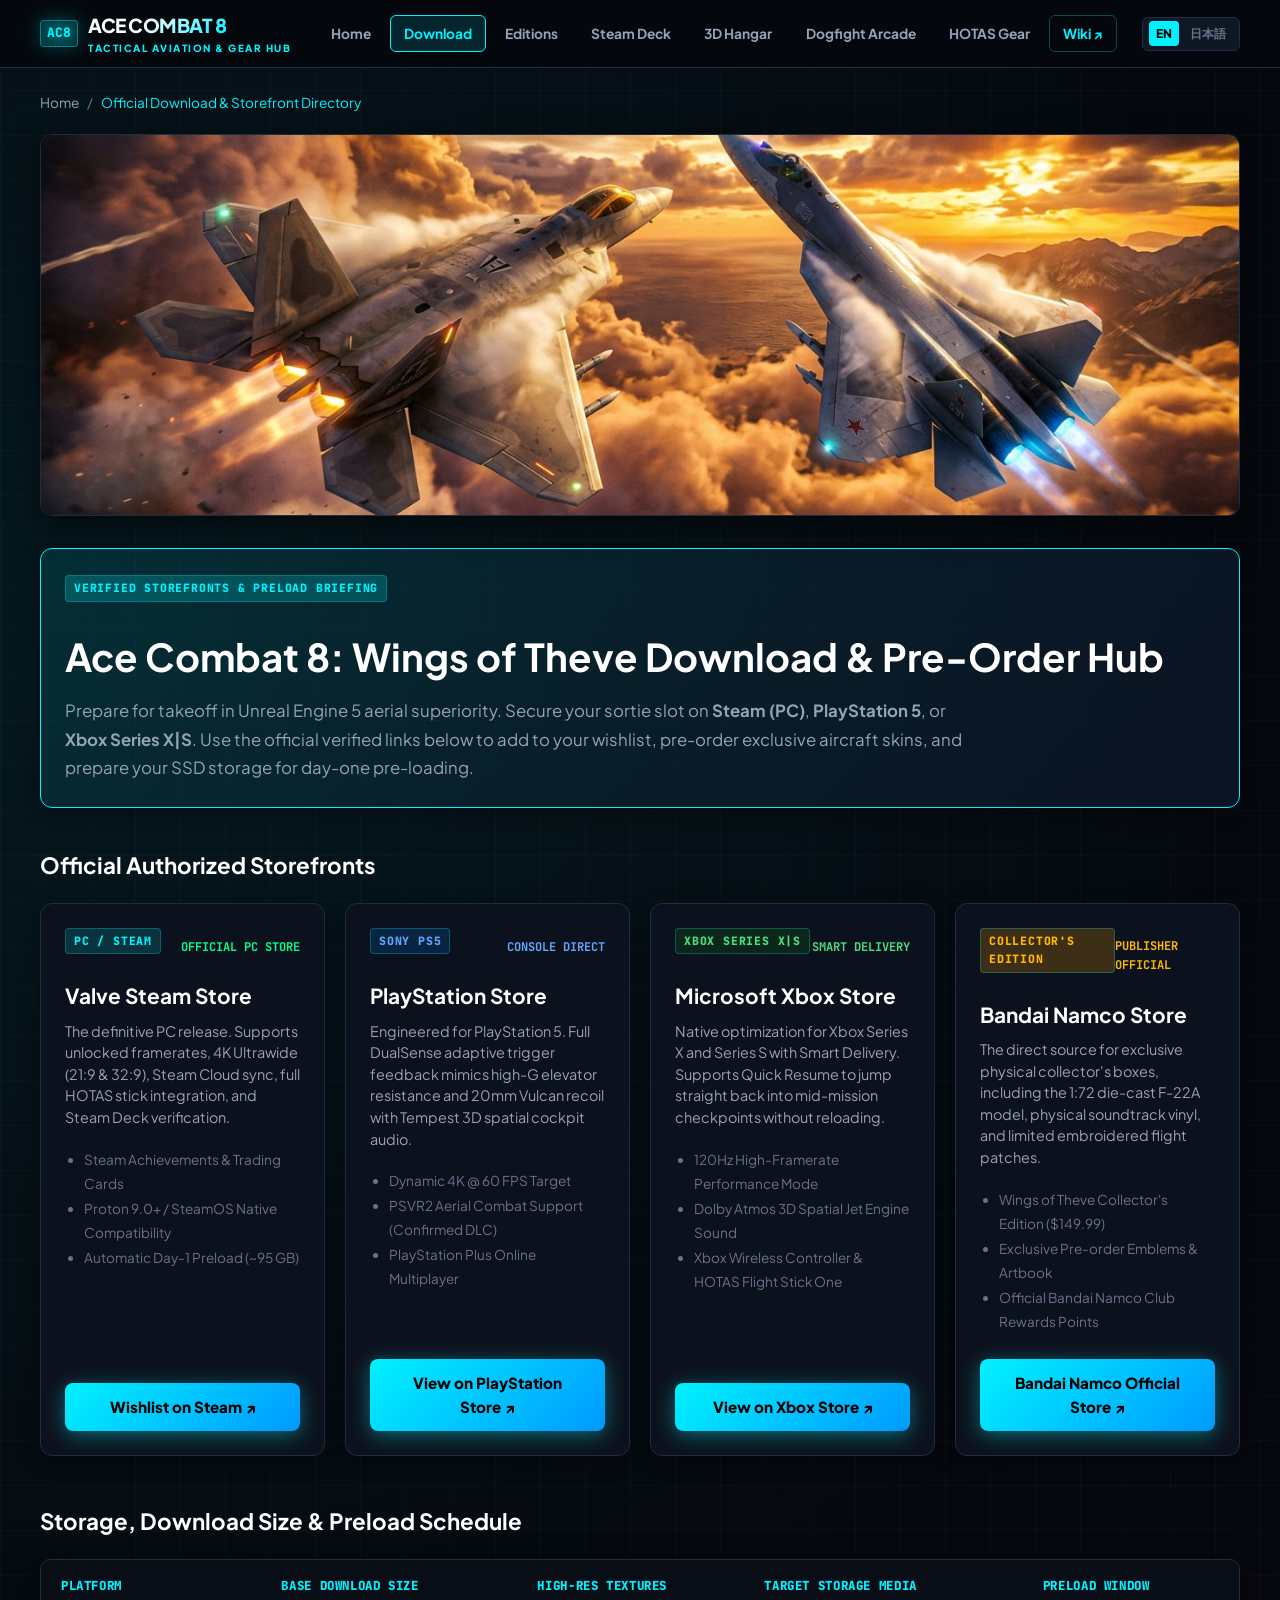
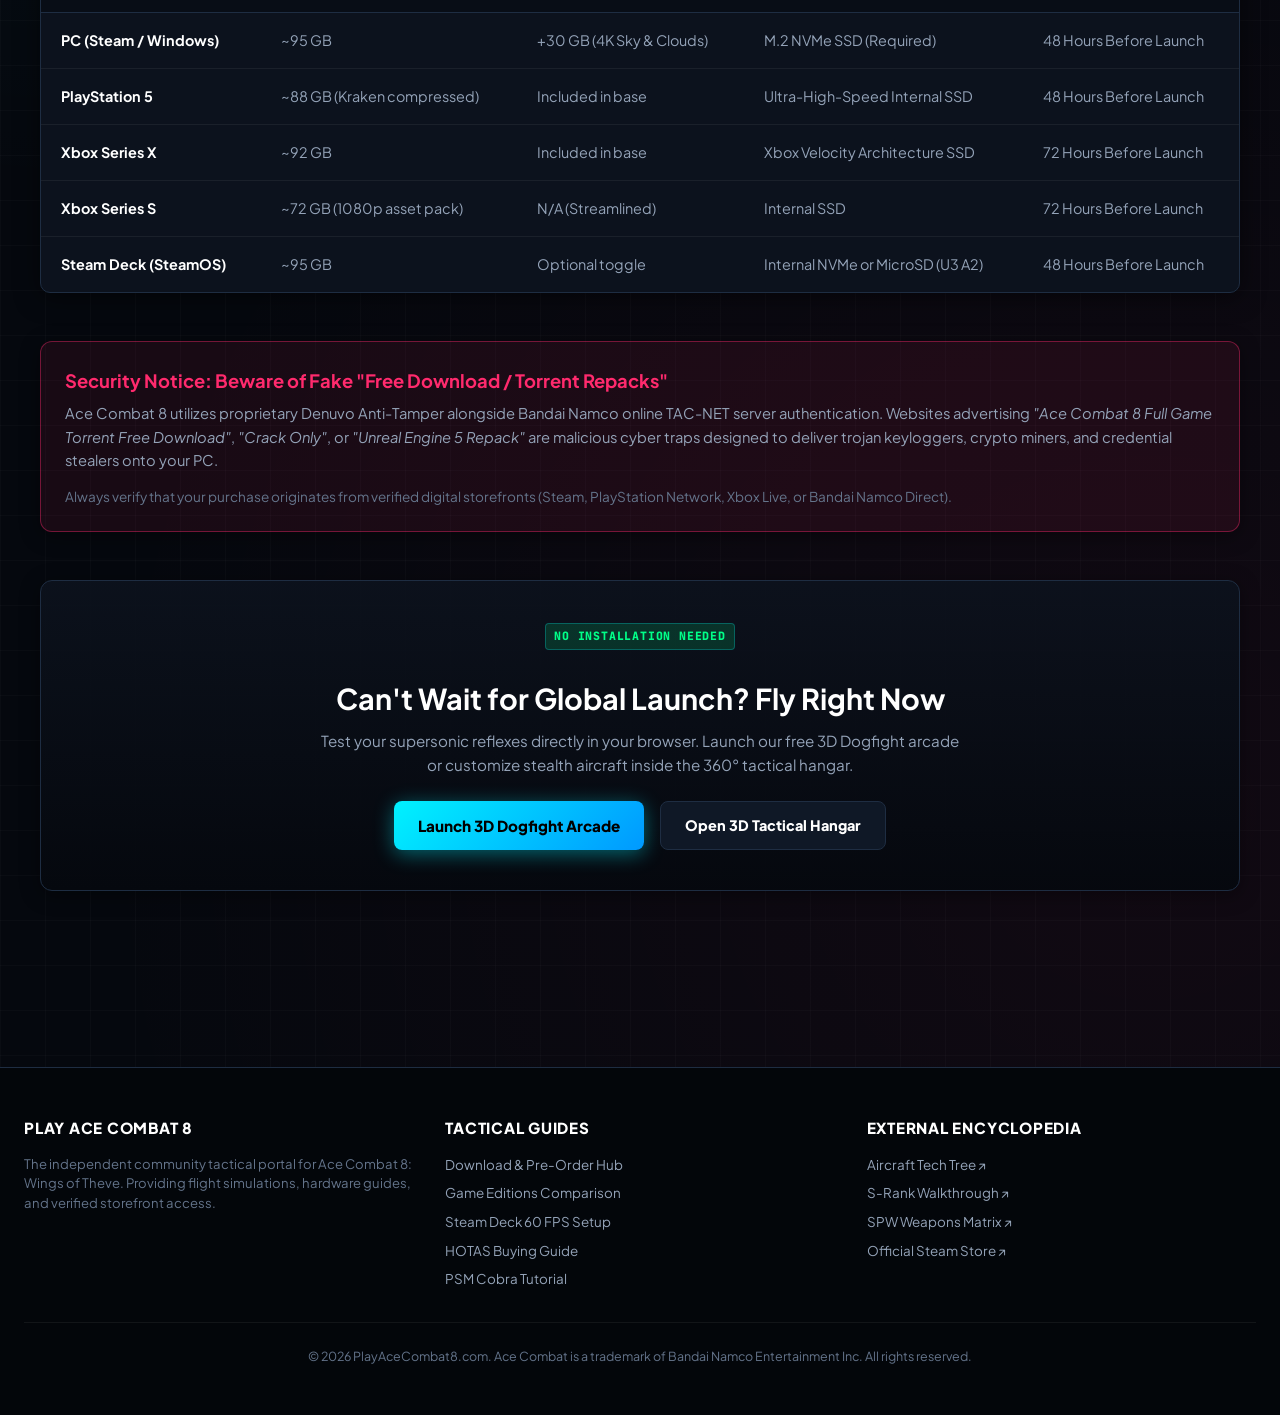
==== commit aa06f097: "fix(ui): restore missing inner page styles, tables, cards, and nav link states" ====
--- a/download/index.html
+++ b/download/index.html
@@ -111,14 +111,14 @@
       </a>
 
       <nav class="top-nav" id="siteNav">
-        <a href="/">Home</a>
-        <a href="/download/" class="active" style="color: var(--hud-cyan); font-weight: 700;">Download</a>
-        <a href="/editions/">Editions</a>
-        <a href="/steam-deck/">Steam Deck</a>
-        <a href="/hangar/">3D Hangar</a>
-        <a href="/play-online/">Dogfight Arcade</a>
-        <a href="/hardware/">HOTAS Gear</a>
-        <a href="https://acecombat8.org/" target="_blank" rel="noopener" style="color: var(--hud-cyan); border-color: rgba(0,242,254,0.3);">Wiki ↗</a>
+        <a href="/" class="nav-link">Home</a>
+        <a href="/download/" class="nav-link active">Download</a>
+        <a href="/editions/" class="nav-link">Editions</a>
+        <a href="/steam-deck/" class="nav-link">Steam Deck</a>
+        <a href="/hangar/" class="nav-link">3D Hangar</a>
+        <a href="/play-online/" class="nav-link">Dogfight Arcade</a>
+        <a href="/hardware/" class="nav-link">HOTAS Gear</a>
+        <a href="https://acecombat8.org/" target="_blank" rel="noopener" class="nav-link" style="color: var(--hud-cyan); border-color: rgba(0,242,254,0.3);">Wiki ↗</a>
       </nav>
 
       <div class="header-right">
@@ -133,13 +133,13 @@
 
   <!-- Main Content -->
   <main class="main-content">
-    <div style="font-size: 0.85rem; color: var(--text-dim); margin-bottom: 1rem;">
-      <a href="/" style="color: var(--text-muted); text-decoration: none;">Home</a> / <span style="color: var(--hud-cyan);">Official Download & Storefront Directory</span>
-    </div>
-
-    <!-- Hero Visual Banner & Card -->
-    <div style="border-radius: 12px; overflow: hidden; border: 1px solid var(--border-glow); box-shadow: 0 12px 35px rgba(0,0,0,0.7); margin-bottom: 2rem;">
-      <img src="/images/dogfight.jpg" alt="Ace Combat 8 Aerial Combat Pre-Order Briefing" width="1240" height="600" style="width: 100%; height: auto; max-height: 420px; object-fit: cover; display: block;">
+    <div class="breadcrumbs">
+      <a href="/">Home</a> <span>/</span> <span style="color: var(--hud-cyan);">Official Download & Storefront Directory</span>
+    </div>
+
+    <!-- Hero Visual Banner -->
+    <div class="inner-hero-banner">
+      <img src="/images/dogfight.jpg" alt="Ace Combat 8 Aerial Combat Pre-Order Briefing" width="1240" height="600">
     </div>
 
     <!-- Hero Card -->
--- a/style.css
+++ b/style.css
@@ -1,4 +1,4 @@
-﻿/* ==========================================================================
+/* ==========================================================================
    ACE COMBAT 8: WINGS OF THEVE - Tactical Aviation & Arcade Hub
    ========================================================================== */
 
@@ -102,31 +102,34 @@
 .top-nav {
   display: flex;
   align-items: center;
-  gap: 0.4rem;
-}
-
+  gap: 0.35rem;
+}
+
+.top-nav a,
 .nav-link {
   color: var(--text-muted);
   text-decoration: none;
   font-size: 0.86rem;
   font-weight: 700;
-  padding: 0.4rem 0.85rem;
+  padding: 0.4rem 0.8rem;
   border-radius: 6px;
   transition: all 0.2s ease;
   border: 1px solid transparent;
   white-space: nowrap;
 }
 
+.top-nav a:hover,
 .nav-link:hover {
   color: #fff;
-  background: rgba(255, 255, 255, 0.05);
+  background: rgba(255, 255, 255, 0.06);
   border-color: var(--border-color);
 }
 
+.top-nav a.active,
 .nav-link.active {
-  color: var(--hud-cyan);
-  background: rgba(0, 242, 254, 0.1);
-  border-color: var(--hud-cyan);
+  color: var(--hud-cyan) !important;
+  background: rgba(0, 242, 254, 0.12) !important;
+  border-color: var(--hud-cyan) !important;
 }
 
 .header-right {
@@ -425,6 +428,139 @@
   color: var(--text-muted);
 }
 
+/* ==========================================================================
+   Inner Page Components: Cards, Tables, Grids, Tags, Breadcrumbs
+   ========================================================================== */
+
+/* Inner Hero Visual Banner */
+.inner-hero-banner {
+  border-radius: 12px;
+  overflow: hidden;
+  border: 1px solid var(--border-color);
+  box-shadow: 0 10px 30px rgba(0, 0, 0, 0.6);
+  margin-bottom: 2rem;
+  background: #000;
+}
+
+.inner-hero-banner img {
+  width: 100%;
+  height: auto;
+  max-height: 380px;
+  object-fit: cover;
+  display: block;
+}
+
+/* Breadcrumbs */
+.breadcrumbs {
+  font-size: 0.85rem;
+  color: var(--text-dim);
+  margin-bottom: 1.25rem;
+  display: flex;
+  align-items: center;
+  gap: 0.5rem;
+}
+
+.breadcrumbs a {
+  color: var(--text-muted);
+  text-decoration: none;
+  transition: color 0.2s;
+}
+
+.breadcrumbs a:hover {
+  color: var(--hud-cyan);
+}
+
+/* Gear Card (Tactical Container) */
+.gear-card {
+  background: var(--bg-card);
+  border: 1px solid var(--border-color);
+  border-radius: 12px;
+  padding: 1.5rem;
+  position: relative;
+  transition: all 0.2s ease;
+  box-shadow: 0 4px 20px rgba(0, 0, 0, 0.4);
+}
+
+.gear-card:hover {
+  border-color: rgba(0, 242, 254, 0.35);
+}
+
+/* Specs Grid */
+.specs-grid {
+  display: grid;
+  grid-template-columns: repeat(auto-fit, minmax(280px, 1fr));
+  gap: 1.25rem;
+  margin-bottom: 2.5rem;
+}
+
+/* Spec Tag */
+.spec-tag {
+  display: inline-block;
+  font-family: var(--font-mono);
+  font-size: 0.72rem;
+  font-weight: 800;
+  letter-spacing: 0.8px;
+  text-transform: uppercase;
+  padding: 3px 8px;
+  border-radius: 4px;
+  background: rgba(0, 242, 254, 0.12);
+  color: var(--hud-cyan);
+  border: 1px solid rgba(0, 242, 254, 0.25);
+  margin-bottom: 0.75rem;
+}
+
+/* Table Container & Specs Table */
+.table-container {
+  width: 100%;
+  overflow-x: auto;
+  border-radius: 10px;
+  border: 1px solid var(--border-color);
+  background: var(--bg-card);
+  box-shadow: 0 4px 25px rgba(0, 0, 0, 0.5);
+  margin-bottom: 2.5rem;
+}
+
+.specs-table {
+  width: 100%;
+  border-collapse: collapse;
+  font-size: 0.9rem;
+  text-align: left;
+}
+
+.specs-table th {
+  background: #080d16;
+  color: var(--hud-cyan);
+  font-family: var(--font-mono);
+  font-size: 0.78rem;
+  font-weight: 800;
+  letter-spacing: 0.05em;
+  text-transform: uppercase;
+  padding: 1rem 1.25rem;
+  border-bottom: 1px solid var(--border-color);
+  white-space: nowrap;
+}
+
+.specs-table td {
+  padding: 1rem 1.25rem;
+  border-bottom: 1px solid rgba(255, 255, 255, 0.06);
+  color: var(--text-muted);
+  vertical-align: middle;
+}
+
+.specs-table tbody tr:hover {
+  background: rgba(0, 242, 254, 0.03);
+}
+
+.specs-table tbody tr:last-child td {
+  border-bottom: none;
+}
+
+.specs-table strong {
+  color: #fff;
+  font-weight: 700;
+}
+
+
 /* 3D Dogfight Arcade Container */
 .dogfight-game-wrapper {
   position: relative;
@@ -614,6 +750,55 @@
   margin: 0 auto;
 }
 
+.footer-container {
+  max-width: 1240px;
+  margin: 0 auto;
+  display: grid;
+  grid-template-columns: repeat(auto-fit, minmax(240px, 1fr));
+  gap: 2rem;
+  text-align: left;
+  margin-bottom: 2rem;
+}
+
+.footer-col h4 {
+  font-size: 0.95rem;
+  font-weight: 800;
+  color: #fff;
+  margin-bottom: 0.85rem;
+  letter-spacing: 0.05em;
+}
+
+.footer-col p {
+  color: var(--text-dim);
+  font-size: 0.82rem;
+  line-height: 1.6;
+}
+
+.footer-links {
+  display: flex;
+  flex-direction: column;
+  gap: 0.45rem;
+}
+
+.footer-links a {
+  color: var(--text-muted);
+  text-decoration: none;
+  font-size: 0.84rem;
+  transition: color 0.2s;
+}
+
+.footer-links a:hover {
+  color: var(--hud-cyan);
+}
+
+.footer-bottom {
+  border-top: 1px solid rgba(255, 255, 255, 0.06);
+  padding-top: 1.5rem;
+  color: var(--text-dim);
+  font-size: 0.78rem;
+  text-align: center;
+}
+
 .disclaimer-text {
   font-size: 0.75rem;
   color: var(--text-dim);
@@ -625,3 +810,4 @@
   color: var(--text-muted);
 }
 
+
